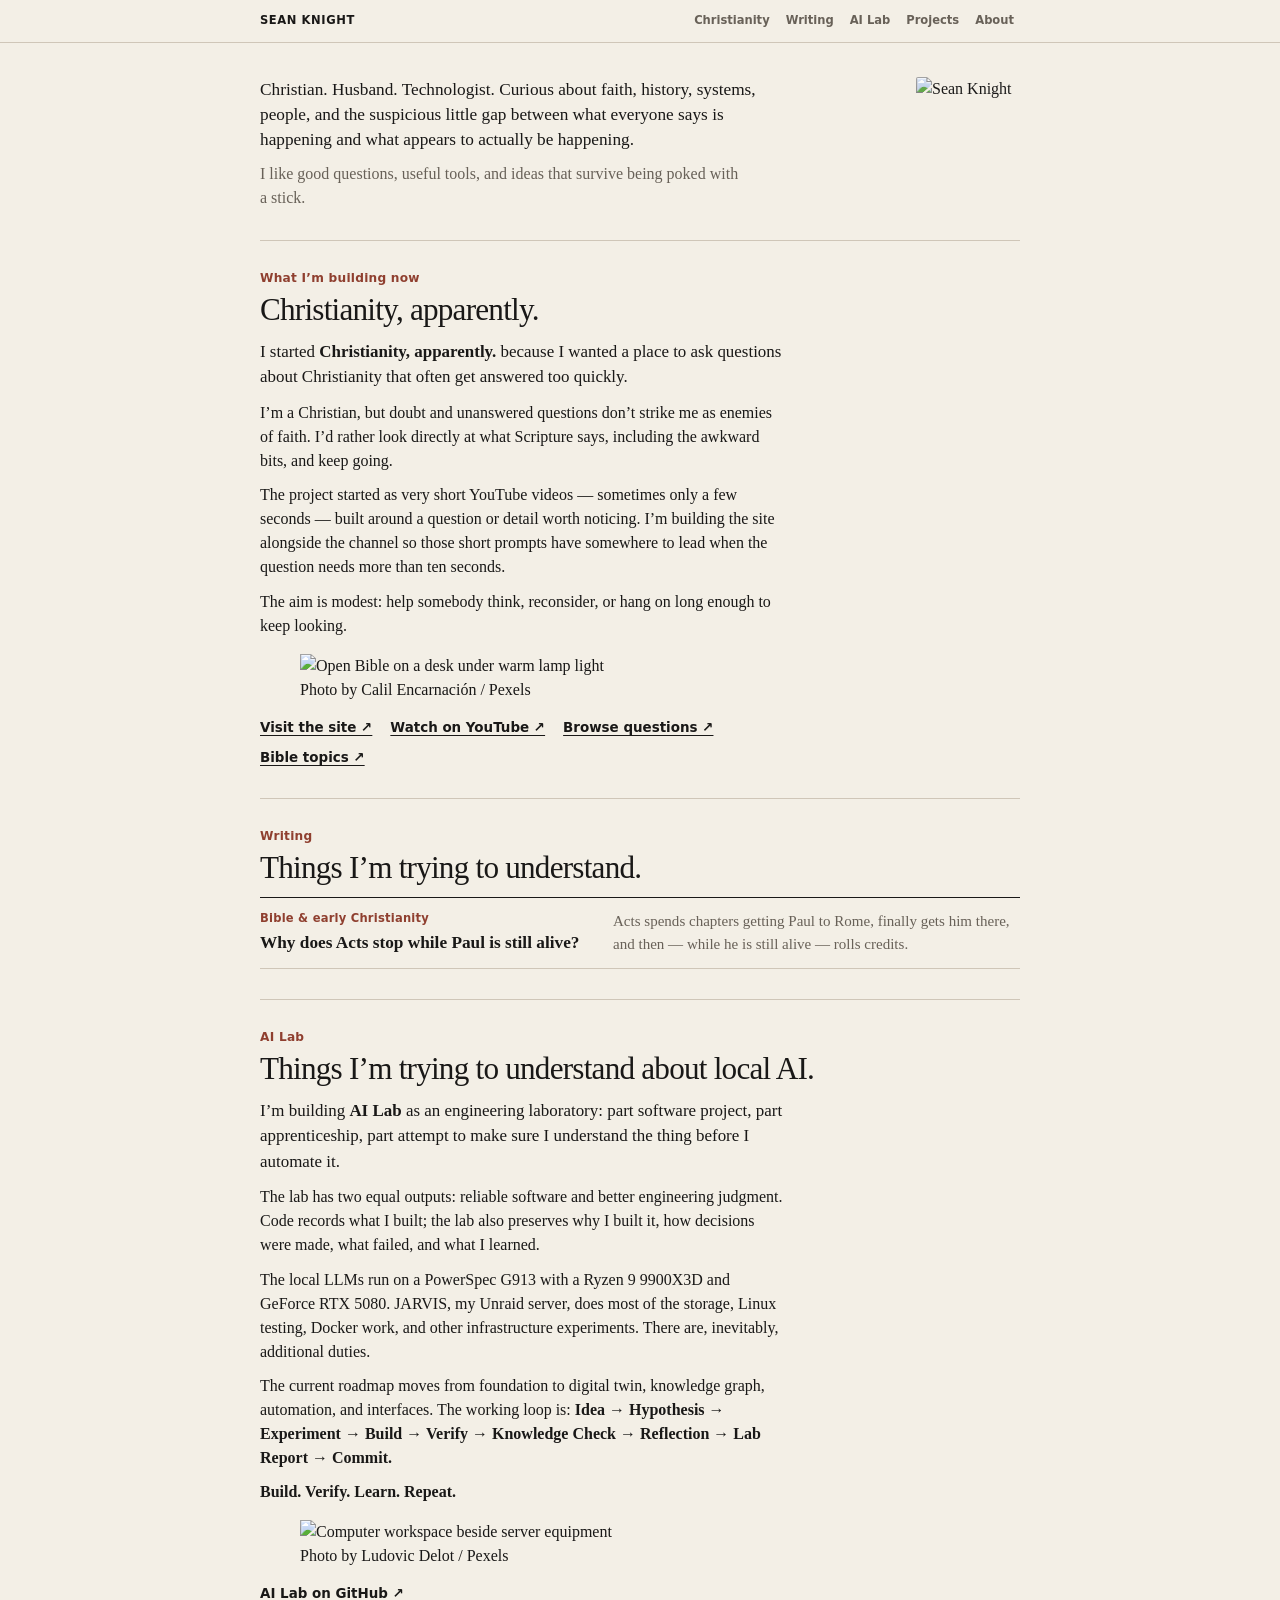
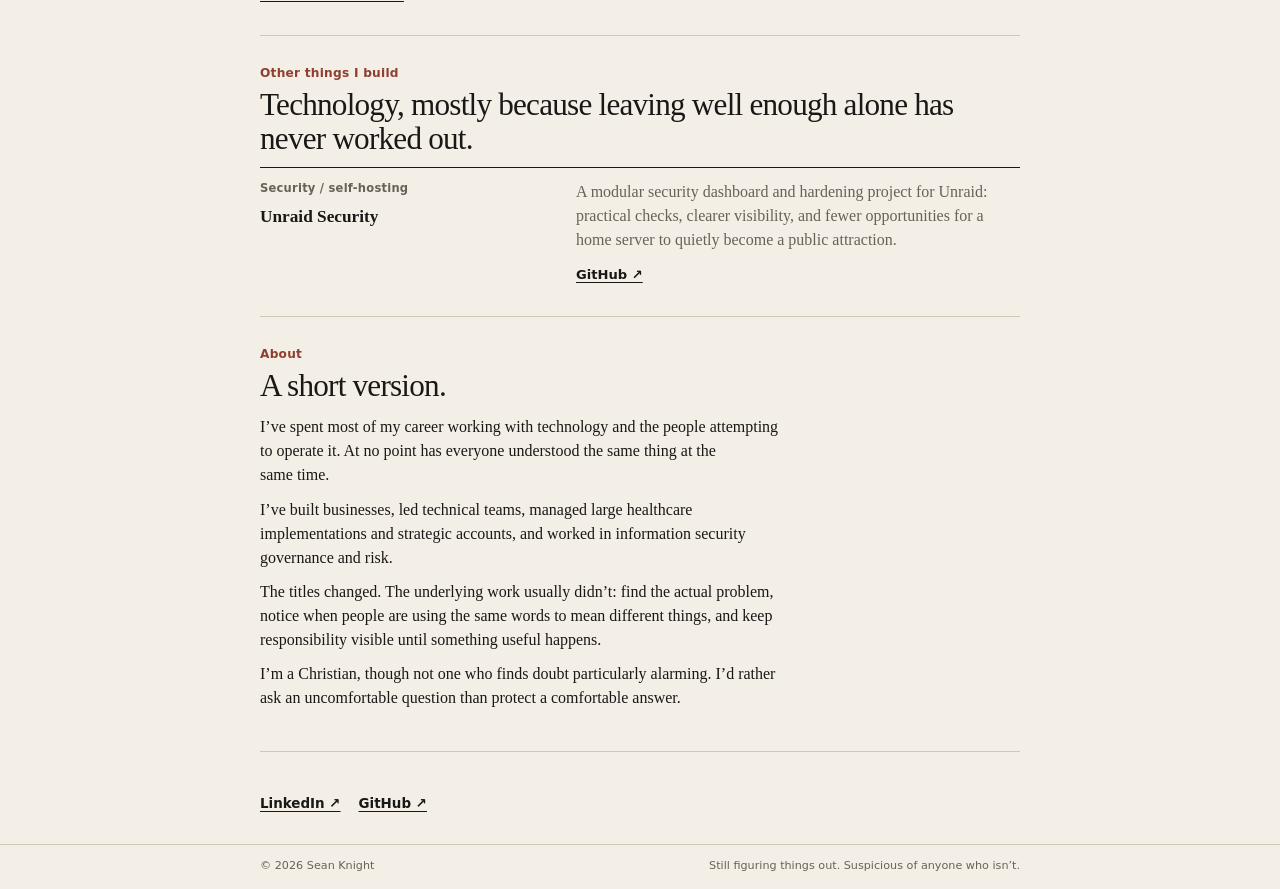
==== index.html @ e1b67b56 "Add headshot, AI Lab section, and restrained photography" ====
<!doctype html>
<html lang="en">
<head>
  <meta charset="utf-8">
  <meta name="viewport" content="width=device-width, initial-scale=1">

  <title>Sean Knight | Christianity, Technology, History &amp; Writing</title>
  <meta name="description" content="Sean Knight writes about Christianity, doubt, Scripture, technology, history, leadership, and building Christianity, apparently.">

  <meta property="og:title" content="Sean Knight | Christianity, Technology, History &amp; Writing">
  <meta property="og:description" content="Christianity, doubt, Scripture, technology, history, leadership, and building Christianity, apparently.">
  <meta property="og:type" content="profile">
  <meta property="og:url" content="https://seanknight.me/">
  <meta property="og:image" content="https://christianityapparently.com/assets/Headshot.png">
  <meta property="og:image:alt" content="Sean Knight">
  <meta name="twitter:card" content="summary_large_image">
  <meta name="twitter:title" content="Sean Knight | Christianity, Technology, History &amp; Writing">
  <meta name="twitter:description" content="Christianity, doubt, Scripture, technology, history, leadership, and building Christianity, apparently.">
  <meta name="twitter:image" content="https://christianityapparently.com/assets/Headshot.png">

  <link rel="canonical" href="https://seanknight.me/">
  <link rel="icon" href="favicon.svg" type="image/svg+xml">
  <link rel="stylesheet" href="styles.css">

  <script type="application/ld+json">
  {
    "@context": "https://schema.org",
    "@type": "ProfilePage",
    "url": "https://seanknight.me/",
    "mainEntity": {
      "@type": "Person",
      "@id": "https://seanknight.me/#sean-knight",
      "name": "Sean Knight",
      "url": "https://seanknight.me/",
      "description": "Christian, technologist, and writer exploring Christianity, doubt, Scripture, technology, history, leadership, and the questions behind Christianity, apparently.",
      "image": "https://christianityapparently.com/assets/Headshot.png",
      "sameAs": [
        "https://www.linkedin.com/in/seanericknight/",
        "https://github.com/SeanEricKnight",
        "https://www.youtube.com/@ChristianityApparently",
        "https://christianityapparently.com/"
      ]
    }
  }
  </script>
</head>

<body>
  <a class="skip-link" href="#main">Skip to content</a>

  <header class="site-header">
    <div class="shell header-inner">
      <a class="site-name" href="#top">Sean Knight</a>
      <nav aria-label="Primary navigation">
        <a href="#current">Christianity</a>
        <a href="#writing">Writing</a>
        <a href="#ai-lab">AI Lab</a>
        <a href="#projects">Projects</a>
        <a href="#about">About</a>
      </nav>
    </div>
  </header>

  <main id="main">
    <section class="intro shell" id="top">
      <div class="intro-copy">
        <p class="lede">
          Christian. Husband. Technologist. Curious about faith, history, systems,
          people, and the suspicious little gap between what everyone says is
          happening and what appears to actually be happening.
        </p>
        <p class="quiet">
          I like good questions, useful tools, and ideas that survive being poked with a stick.
        </p>
      </div>
      <img class="headshot" src="https://christianityapparently.com/assets/Headshot.png" alt="Sean Knight" width="104" height="104" decoding="async">
    </section>

    <section class="section shell" id="current">
      <p class="section-label">What I’m building now</p>
      <h2>Christianity, apparently.</h2>

      <div class="prose">
        <p class="lead">
          I started <strong>Christianity, apparently.</strong> because I wanted
          a place to ask questions about Christianity that often get answered
          too quickly.
        </p>

        <p>
          I’m a Christian, but doubt and unanswered questions don’t strike me as
          enemies of faith. I’d rather look directly at what Scripture says,
          including the awkward bits, and keep going.
        </p>

        <p>
          The project started as very short YouTube videos — sometimes only a
          few seconds — built around a question or detail worth noticing. I’m
          building the site alongside the channel so those short prompts have
          somewhere to lead when the question needs more than ten seconds.
        </p>

        <p>
          The aim is modest: help somebody think, reconsider, or hang on long
          enough to keep looking.
        </p>

        <figure class="section-photo">
          <img src="https://images.pexels.com/photos/34923397/pexels-photo-34923397/free-photo-of-open-bible-on-desk-illuminated-by-lamp-light.jpeg?auto=compress&amp;dpr=1&amp;h=750&amp;w=1260" alt="Open Bible on a desk under warm lamp light" loading="lazy" decoding="async">
          <figcaption>Photo by Calil Encarnación / Pexels</figcaption>
        </figure>

        <div class="link-row">
          <a href="https://christianityapparently.com/" target="_blank" rel="noreferrer">Visit the site ↗</a>
          <a href="https://www.youtube.com/@ChristianityApparently" target="_blank" rel="noreferrer">Watch on YouTube ↗</a>
          <a href="https://christianityapparently.com/questions.html" target="_blank" rel="noreferrer">Browse questions ↗</a>
          <a href="https://christianityapparently.com/bible.html" target="_blank" rel="noreferrer">Bible topics ↗</a>
        </div>
      </div>
    </section>

    <section class="section shell" id="writing">
      <p class="section-label">Writing</p>
      <h2>Things I’m trying to understand.</h2>

      <div class="entries">
        <a class="entry" href="thoughts/paul/">
          <div>
            <p class="meta">Bible &amp; early Christianity</p>
            <h3>Why does Acts stop while Paul is still alive?</h3>
          </div>
          <p>
            Acts spends chapters getting Paul to Rome, finally gets him there,
            and then — while he is still alive — rolls credits.
          </p>
        </a>

      </div>
    </section>


    <section class="section shell" id="ai-lab">
      <p class="section-label">AI Lab</p>
      <h2>Things I’m trying to understand about local AI.</h2>

      <div class="prose">
        <p class="lead">
          I’m building <strong>AI Lab</strong> as an engineering laboratory:
          part software project, part apprenticeship, part attempt to make sure
          I understand the thing before I automate it.
        </p>

        <p>
          The lab has two equal outputs: reliable software and better engineering
          judgment. Code records what I built; the lab also preserves why I built
          it, how decisions were made, what failed, and what I learned.
        </p>

        <p>
          The local LLMs run on a PowerSpec G913 with a Ryzen 9 9900X3D and
          GeForce RTX 5080. JARVIS, my Unraid server, does most of the storage,
          Linux testing, Docker work, and other infrastructure experiments.
          There are, inevitably, additional duties.
        </p>

        <p>
          The current roadmap moves from foundation to digital twin, knowledge
          graph, automation, and interfaces. The working loop is:
          <strong>Idea → Hypothesis → Experiment → Build → Verify → Knowledge Check → Reflection → Lab Report → Commit.</strong>
        </p>

        <p><strong>Build. Verify. Learn. Repeat.</strong></p>

        <figure class="section-photo">
          <img src="https://images.pexels.com/photos/18471532/pexels-photo-18471532/free-photo-of-a-computer-room-with-a-monitor-and-computer.jpeg?auto=compress&amp;dpr=1&amp;h=750&amp;w=1260" alt="Computer workspace beside server equipment" loading="lazy" decoding="async">
          <figcaption>Photo by Ludovic Delot / Pexels</figcaption>
        </figure>

        <div class="link-row">
          <a href="https://github.com/SeanEricKnight/ai-lab" target="_blank" rel="noreferrer">AI Lab on GitHub ↗</a>
        </div>
      </div>
    </section>

    <section class="section shell" id="projects">
      <p class="section-label">Other things I build</p>
      <h2>Technology, mostly because leaving well enough alone has never worked out.</h2>

      <div class="project">
        <div>
          <p class="meta">Security / self-hosting</p>
          <h3>Unraid Security</h3>
        </div>
        <div>
          <p>
            A modular security dashboard and hardening project for Unraid:
            practical checks, clearer visibility, and fewer opportunities for
            a home server to quietly become a public attraction.
          </p>
          <a href="https://github.com/SeanEricKnight/unraid-security" target="_blank" rel="noreferrer">GitHub ↗</a>
        </div>
      </div>
    </section>

    <section class="section shell" id="about">
      <p class="section-label">About</p>
      <h2>A short version.</h2>

      <div class="prose">
        <p>
          I’ve spent most of my career working with technology and the people
          attempting to operate it. At no point has everyone understood the same
          thing at the same time.
        </p>

        <p>
          I’ve built businesses, led technical teams, managed large healthcare
          implementations and strategic accounts, and worked in information
          security governance and risk.
        </p>

        <p>
          The titles changed. The underlying work usually didn’t: find the
          actual problem, notice when people are using the same words to mean
          different things, and keep responsibility visible until something
          useful happens.
        </p>

        <p>
          I’m a Christian, though not one who finds doubt particularly
          alarming. I’d rather ask an uncomfortable question than protect a
          comfortable answer.
        </p>

      </div>
    </section>

    <section class="closing shell">
      <div class="link-row">
        <a href="https://www.linkedin.com/in/seanericknight/" target="_blank" rel="noreferrer">LinkedIn ↗</a>
        <a href="https://github.com/SeanEricKnight" target="_blank" rel="noreferrer">GitHub ↗</a>
      </div>
    </section>
  </main>

  <footer class="site-footer">
    <div class="shell footer-inner">
      <span>© <span id="year">2026</span> Sean Knight</span>
      <span>Still figuring things out. Suspicious of anyone who isn’t.</span>
    </div>
  </footer>

  <script>
    document.getElementById("year").textContent = new Date().getFullYear();
  </script>
</body>
</html>
---- styles.css ----
:root {
  --paper: #f3efe6;
  --ink: #191817;
  --muted: #686158;
  --line: #cfc6b8;
  --accent: #8f3f2f;
  --shell: 760px;
}

* { box-sizing: border-box; }

html { scroll-behavior: smooth; }

body {
  margin: 0;
  background: var(--paper);
  color: var(--ink);
  font-family: Georgia, "Times New Roman", serif;
  font-size: 1rem;
  line-height: 1.5;
  text-rendering: optimizeLegibility;
  -webkit-text-size-adjust: 100%;
}

a {
  color: inherit;
  text-decoration-thickness: 1px;
  text-underline-offset: .2em;
}

a:hover { color: var(--accent); }

a:focus-visible {
  outline: 2px solid var(--accent);
  outline-offset: 3px;
  border-radius: 2px;
}

.shell {
  width: min(calc(100% - 32px), var(--shell));
  margin-inline: auto;
}

.skip-link {
  position: absolute;
  left: 16px;
  top: -100px;
  padding: 8px 10px;
  background: var(--ink);
  color: var(--paper);
  z-index: 100;
}

.skip-link:focus { top: 12px; }

.site-header {
  border-bottom: 1px solid var(--line);
}

.header-inner {
  min-height: 42px;
  display: flex;
  align-items: center;
  justify-content: space-between;
  gap: 18px;
}

.site-name,
.site-header nav,
.eyebrow,
.section-label,
.meta,
.link-row,
.likes,
.footer-inner,
.article-meta,
.article-kicker,
.article-back,
.sources {
  font-family: ui-sans-serif, system-ui, -apple-system, BlinkMacSystemFont, "Segoe UI", sans-serif;
}

.site-name {
  font-size: .72rem;
  font-weight: 800;
  letter-spacing: .05em;
  text-decoration: none;
  text-transform: uppercase;
}

.site-header nav {
  display: flex;
  flex-wrap: wrap;
  gap: 4px;
}

.site-header nav a {
  display: inline-flex;
  align-items: center;
  min-height: 28px;
  padding: 4px 6px;
  color: var(--muted);
  font-size: .72rem;
  font-weight: 700;
  text-decoration: none;
}

.site-header nav a:hover { color: var(--ink); }

.intro {
  display: grid;
  grid-template-columns: minmax(0, 1fr) 104px;
  gap: 20px;
  align-items: start;
  padding-block: 34px 30px;
}

.headshot {
  width: 104px;
  aspect-ratio: 1;
  object-fit: cover;
  border-radius: 2px;
  filter: saturate(.82) contrast(.98);
}

.eyebrow,
.section-label,
.article-kicker {
  margin: 0 0 6px;
  color: var(--accent);
  font-size: .76rem;
  font-weight: 750;
  letter-spacing: .02em;
}

h2, h3, p, blockquote { text-wrap: pretty; }

.lede {
  max-width: 62ch;
  margin: 0;
  font-size: 1.08rem;
  line-height: 1.45;
}

.quiet {
  max-width: 62ch;
  margin: 10px 0 0;
  color: var(--muted);
}

.section {
  padding-block: 28px 30px;
  border-top: 1px solid var(--line);
}

h2 {
  margin: 0 0 12px;
  font-size: clamp(1.45rem, 4vw, 1.95rem);
  font-weight: 500;
  line-height: 1.08;
  letter-spacing: -.025em;
}

h3 {
  margin: 0;
  font-size: 1.08rem;
  font-weight: 600;
  line-height: 1.2;
}

.prose {
  max-width: 66ch;
}

.prose p {
  margin: 0 0 .65em;
}

.prose .lead {
  font-size: 1.06rem;
}

.link-row {
  display: flex;
  flex-wrap: wrap;
  gap: 10px 18px;
  margin-top: 12px;
  font-size: .84rem;
  font-weight: 750;
}

.entries {
  border-top: 1px solid var(--ink);
}

.entry {
  display: grid;
  grid-template-columns: minmax(0, .9fr) minmax(0, 1.1fr);
  gap: 20px;
  padding: 12px 0 13px;
  border-bottom: 1px solid var(--line);
  text-decoration: none;
}

.entry:hover h3 { color: var(--accent); }

.entry > p {
  margin: 0;
  color: var(--muted);
  font-size: .94rem;
}

.meta {
  margin: 0 0 6px;
  color: var(--accent);
  font-size: .72rem;
  font-weight: 750;
  letter-spacing: .02em;
}

.muted-entry {
  color: #413d38;
}

.project {
  display: grid;
  grid-template-columns: minmax(0,.8fr) minmax(0,1.2fr);
  gap: 20px;
  padding-top: 12px;
  border-top: 1px solid var(--ink);
}

.project p {
  margin: 0 0 10px;
  color: var(--muted);
}

.project a {
  font-family: ui-sans-serif, system-ui, sans-serif;
  font-size: .82rem;
  font-weight: 750;
}

.likes {
  margin: 18px 0 0;
  border-top: 1px solid var(--line);
}

.likes > div {
  display: grid;
  grid-template-columns: 145px 1fr;
  gap: 18px;
  padding: 10px 0;
  border-bottom: 1px solid var(--line);
}

.likes dt {
  font-size: .74rem;
  font-weight: 750;
  letter-spacing: .02em;
}

.likes dd {
  margin: 0;
  color: var(--muted);
  font-size: .88rem;
}

.closing {
  padding-block: 30px;
  border-top: 1px solid var(--line);
}

.closing > p {
  max-width: 700px;
  margin: 0;
  font-size: clamp(1.45rem, 3.8vw, 1.95rem);
  line-height: 1.12;
  letter-spacing: -.025em;
}

.site-footer {
  border-top: 1px solid var(--line);
}

.footer-inner {
  min-height: 44px;
  display: flex;
  align-items: center;
  justify-content: space-between;
  gap: 18px;
  color: var(--muted);
  font-size: .7rem;
}

/* Article pages */
.article-page { background: var(--paper); }

.article-header {
  padding-block: 36px 58px;
  border-bottom: 1px solid var(--line);
}

.article-back {
  display: inline-block;
  margin-bottom: 50px;
  color: var(--muted);
  font-size: .78rem;
  font-weight: 750;
  text-decoration: none;
}

.article-title {
  max-width: 760px;
  margin: 0;
  font-size: clamp(2.8rem, 9vw, 5.5rem);
  font-weight: 500;
  line-height: .96;
  letter-spacing: -.05em;
}

.article-deck {
  max-width: 700px;
  margin: 24px 0 0;
  color: var(--muted);
  font-size: 1.18rem;
}

.article-meta {
  margin-top: 24px;
  color: var(--muted);
  font-size: .7rem;
  font-weight: 750;
  letter-spacing: .08em;
  text-transform: uppercase;
}

.article-shell {
  width: min(calc(100% - 36px), 700px);
  margin-inline: auto;
}

.article-body { padding-block: 54px 76px; }

.article-body p,
.article-body li {
  font-size: 1.02rem;
}

.article-body p { margin: 0 0 1.1em; }

.article-body h2 {
  margin: 1.8em 0 .55em;
  font-size: 2rem;
}

.article-body h3 {
  margin: 1.7em 0 .5em;
  font-size: 1.4rem;
}

.article-body blockquote {
  margin: 1.8em 0;
  padding-left: 18px;
  border-left: 2px solid var(--accent);
  color: #403a34;
  font-size: 1.18rem;
}

.article-body .aside {
  margin: 1.8em 0;
  padding: 18px 20px;
  border: 1px solid var(--line);
}

.article-body .aside p:last-child { margin-bottom: 0; }

.article-body ul { padding-left: 1.15em; }

.article-body li { margin-bottom: .5em; }

.sources {
  margin-top: 46px;
  padding-top: 22px;
  border-top: 1px solid var(--line);
  color: var(--muted);
  font-size: .8rem;
}

.sources h2 {
  margin: 0 0 12px;
  font-size: 1rem;
  letter-spacing: 0;
}

.sources li { font-size: .8rem; }

.article-footer-nav {
  padding-block: 26px;
  border-top: 1px solid var(--line);
}

.article-footer-nav a {
  font-family: ui-sans-serif, system-ui, sans-serif;
  font-size: .82rem;
  font-weight: 750;
}

@media (max-width: 620px) {

  .header-inner {
    align-items: flex-start;
    flex-direction: column;
    padding-block: 12px;
  }

  .intro {
    grid-template-columns: 1fr 76px;
    gap: 12px;
    padding-block: 28px 26px;
  }

  .headshot {
    width: 76px;
  }

  .section { padding-block: 24px 26px; }

  .entry,
  .project {
    grid-template-columns: 1fr;
    gap: 10px;
  }

  .likes > div {
    grid-template-columns: 1fr;
    gap: 4px;
  }

  .footer-inner {
    align-items: flex-start;
    flex-direction: column;
    justify-content: center;
    padding-block: 14px;
  }
}

@media (prefers-reduced-motion: reduce) {
  html { scroll-behavior: auto; }
}
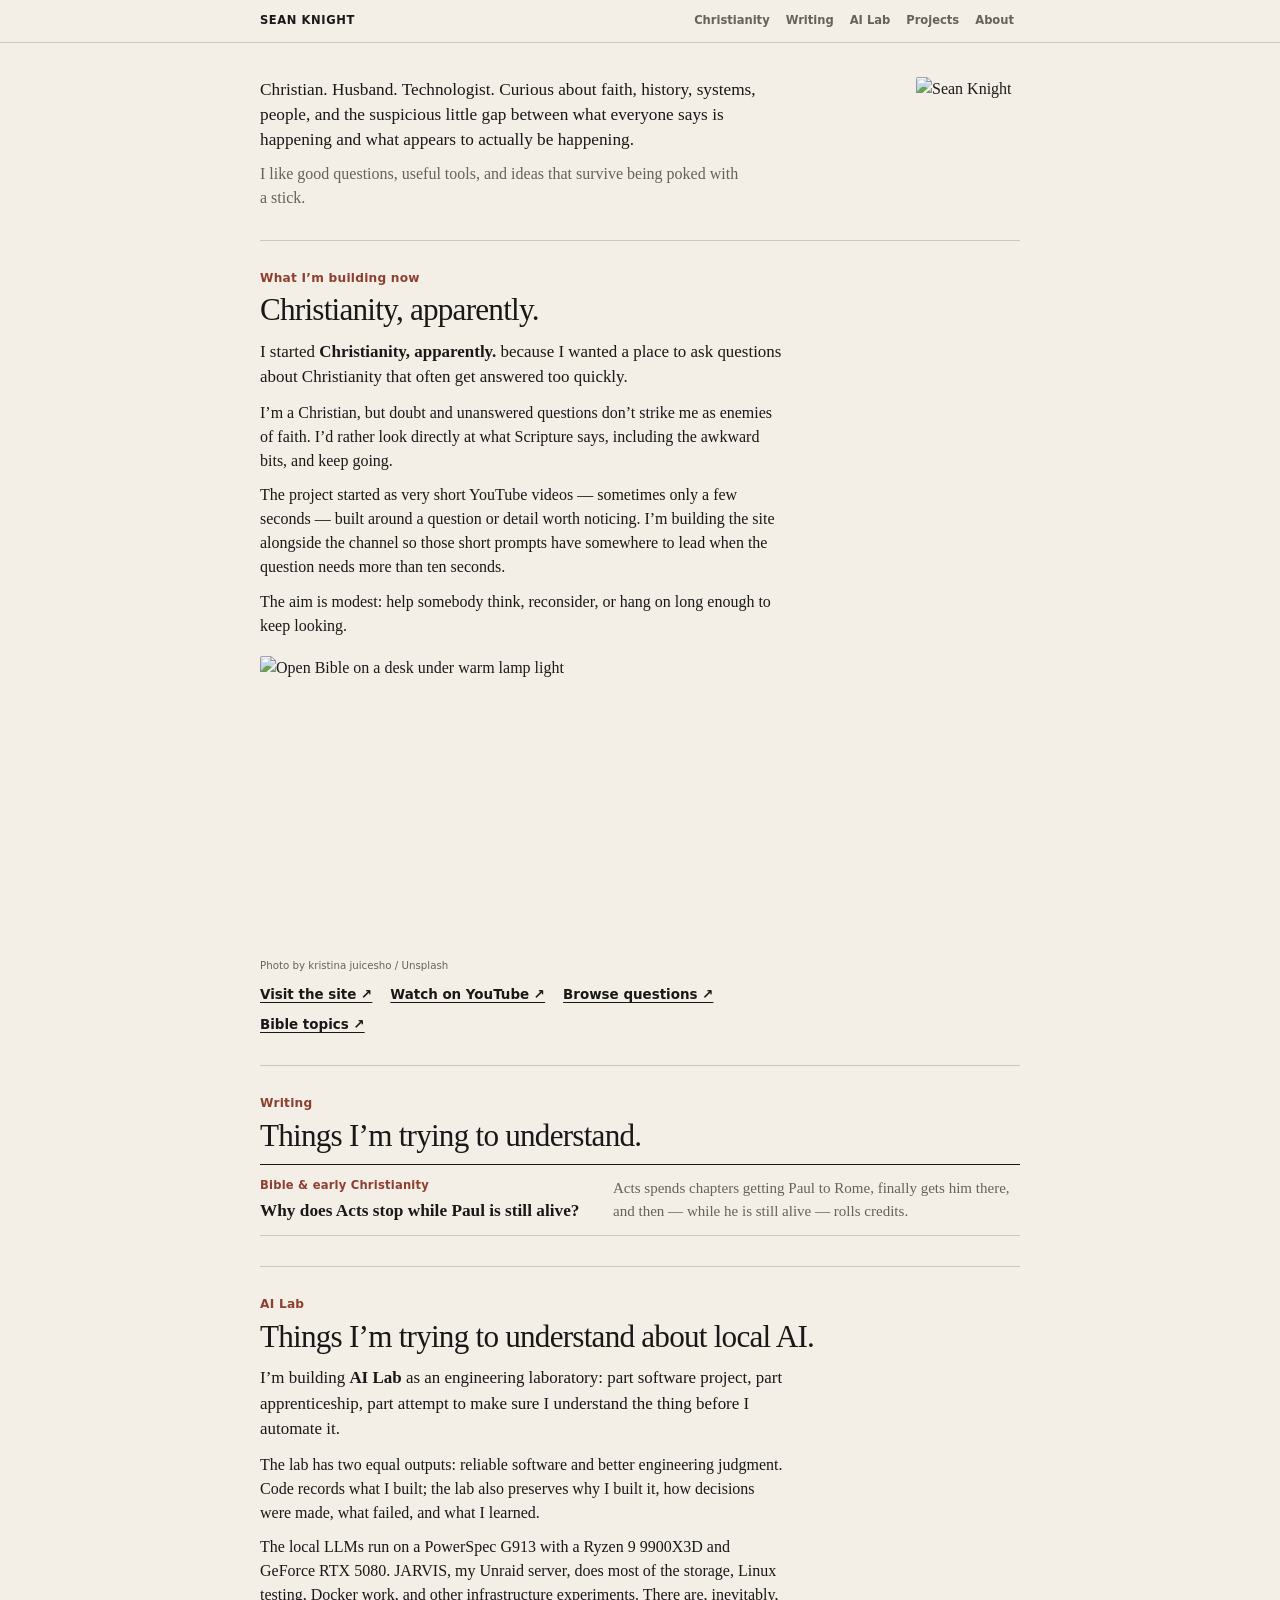
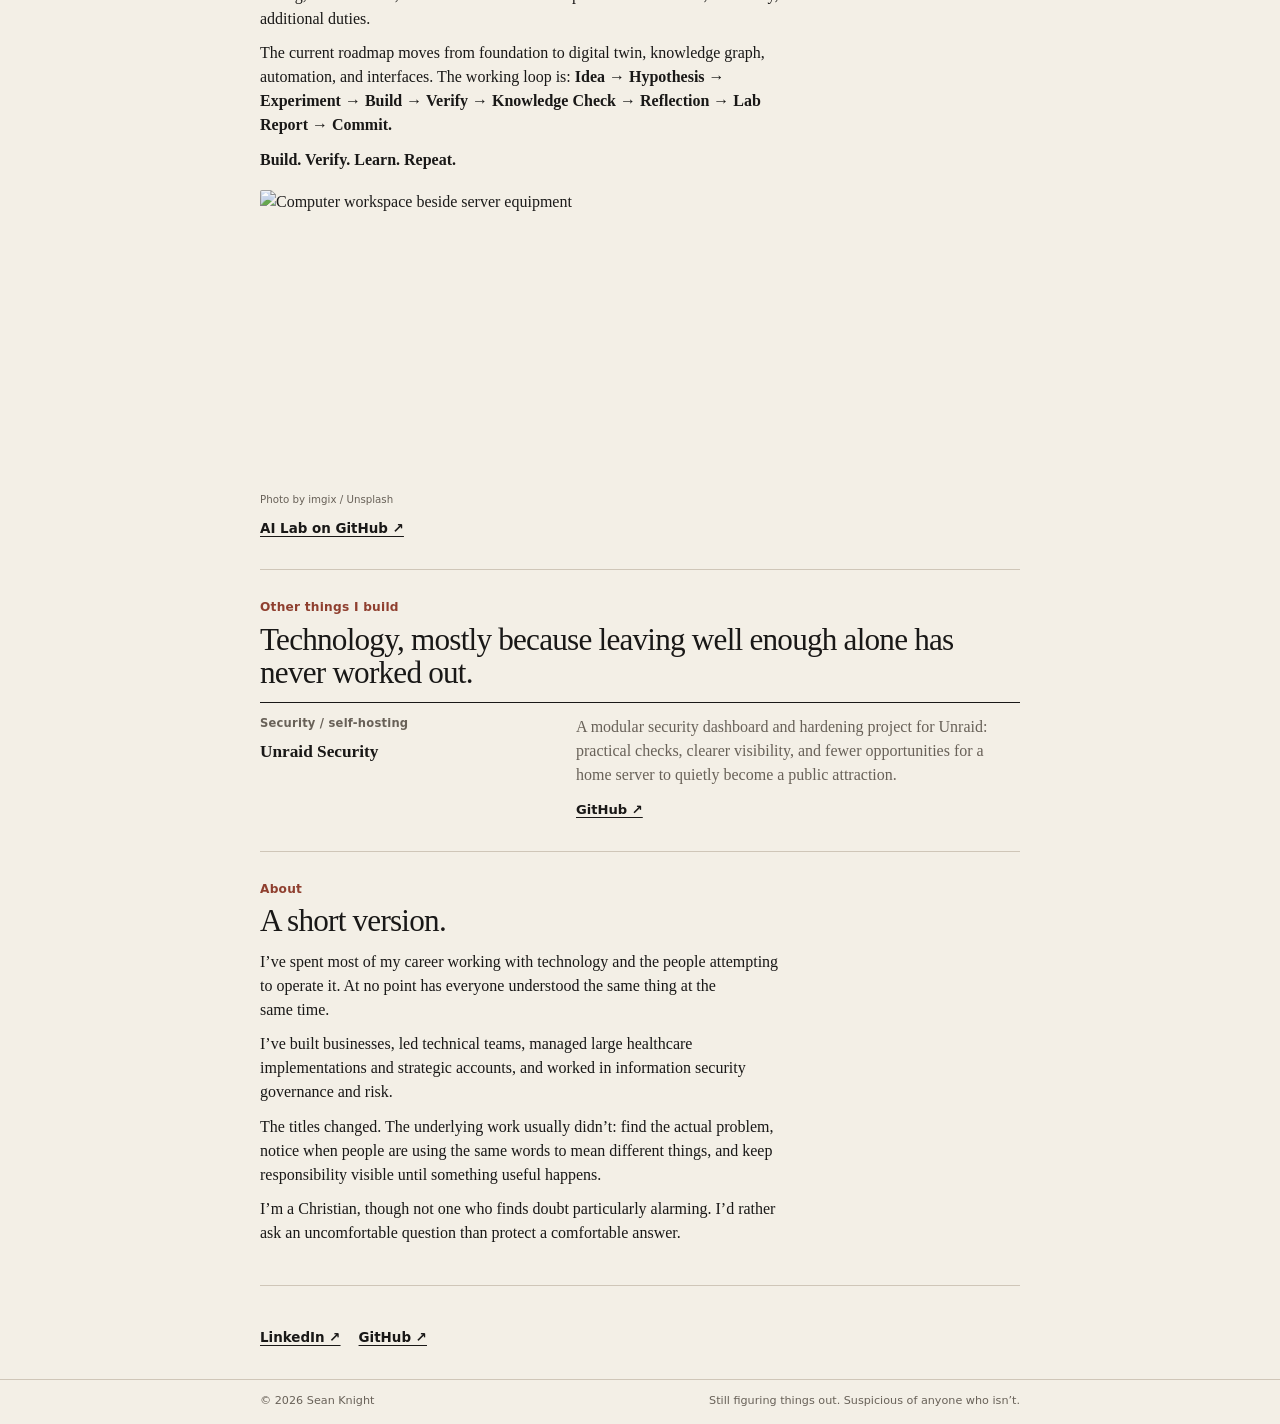
==== commit 61162a01: "Fix broken homepage image sources" ====
--- a/index.html
+++ b/index.html
@@ -106,8 +106,8 @@
         </p>
 
         <figure class="section-photo">
-          <img src="https://images.pexels.com/photos/34923397/pexels-photo-34923397/free-photo-of-open-bible-on-desk-illuminated-by-lamp-light.jpeg?auto=compress&amp;dpr=1&amp;h=750&amp;w=1260" alt="Open Bible on a desk under warm lamp light" loading="lazy" decoding="async">
-          <figcaption>Photo by Calil Encarnación / Pexels</figcaption>
+          <img src="https://images.unsplash.com/photo-1746385129996-ac3fc19cc2ed?auto=format&amp;fit=crop&amp;fm=jpg&amp;q=78&amp;w=1400" alt="Open Bible on a desk under warm lamp light" loading="lazy" decoding="async">
+          <figcaption>Photo by kristina juicesho / Unsplash</figcaption>
         </figure>
 
         <div class="link-row">
@@ -172,8 +172,8 @@
         <p><strong>Build. Verify. Learn. Repeat.</strong></p>
 
         <figure class="section-photo">
-          <img src="https://images.pexels.com/photos/18471532/pexels-photo-18471532/free-photo-of-a-computer-room-with-a-monitor-and-computer.jpeg?auto=compress&amp;dpr=1&amp;h=750&amp;w=1260" alt="Computer workspace beside server equipment" loading="lazy" decoding="async">
-          <figcaption>Photo by Ludovic Delot / Pexels</figcaption>
+          <img src="https://images.unsplash.com/photo-1506399558188-acca6f8cbf41?auto=format&amp;fit=crop&amp;fm=jpg&amp;q=78&amp;w=1400" alt="Computer workspace beside server equipment" loading="lazy" decoding="async">
+          <figcaption>Photo by imgix / Unsplash</figcaption>
         </figure>
 
         <div class="link-row">
--- a/styles.css
+++ b/styles.css
@@ -123,6 +123,26 @@
   filter: saturate(.82) contrast(.98);
 }
 
+.section-photo {
+  margin: 18px 0 0;
+}
+
+.section-photo img {
+  display: block;
+  width: 100%;
+  aspect-ratio: 16 / 9;
+  object-fit: cover;
+  border-radius: 2px;
+  filter: saturate(.78) contrast(.97);
+}
+
+.section-photo figcaption {
+  margin-top: 5px;
+  color: var(--muted);
+  font-family: ui-sans-serif, system-ui, -apple-system, BlinkMacSystemFont, "Segoe UI", sans-serif;
+  font-size: .64rem;
+}
+
 .eyebrow,
 .section-label,
 .article-kicker {
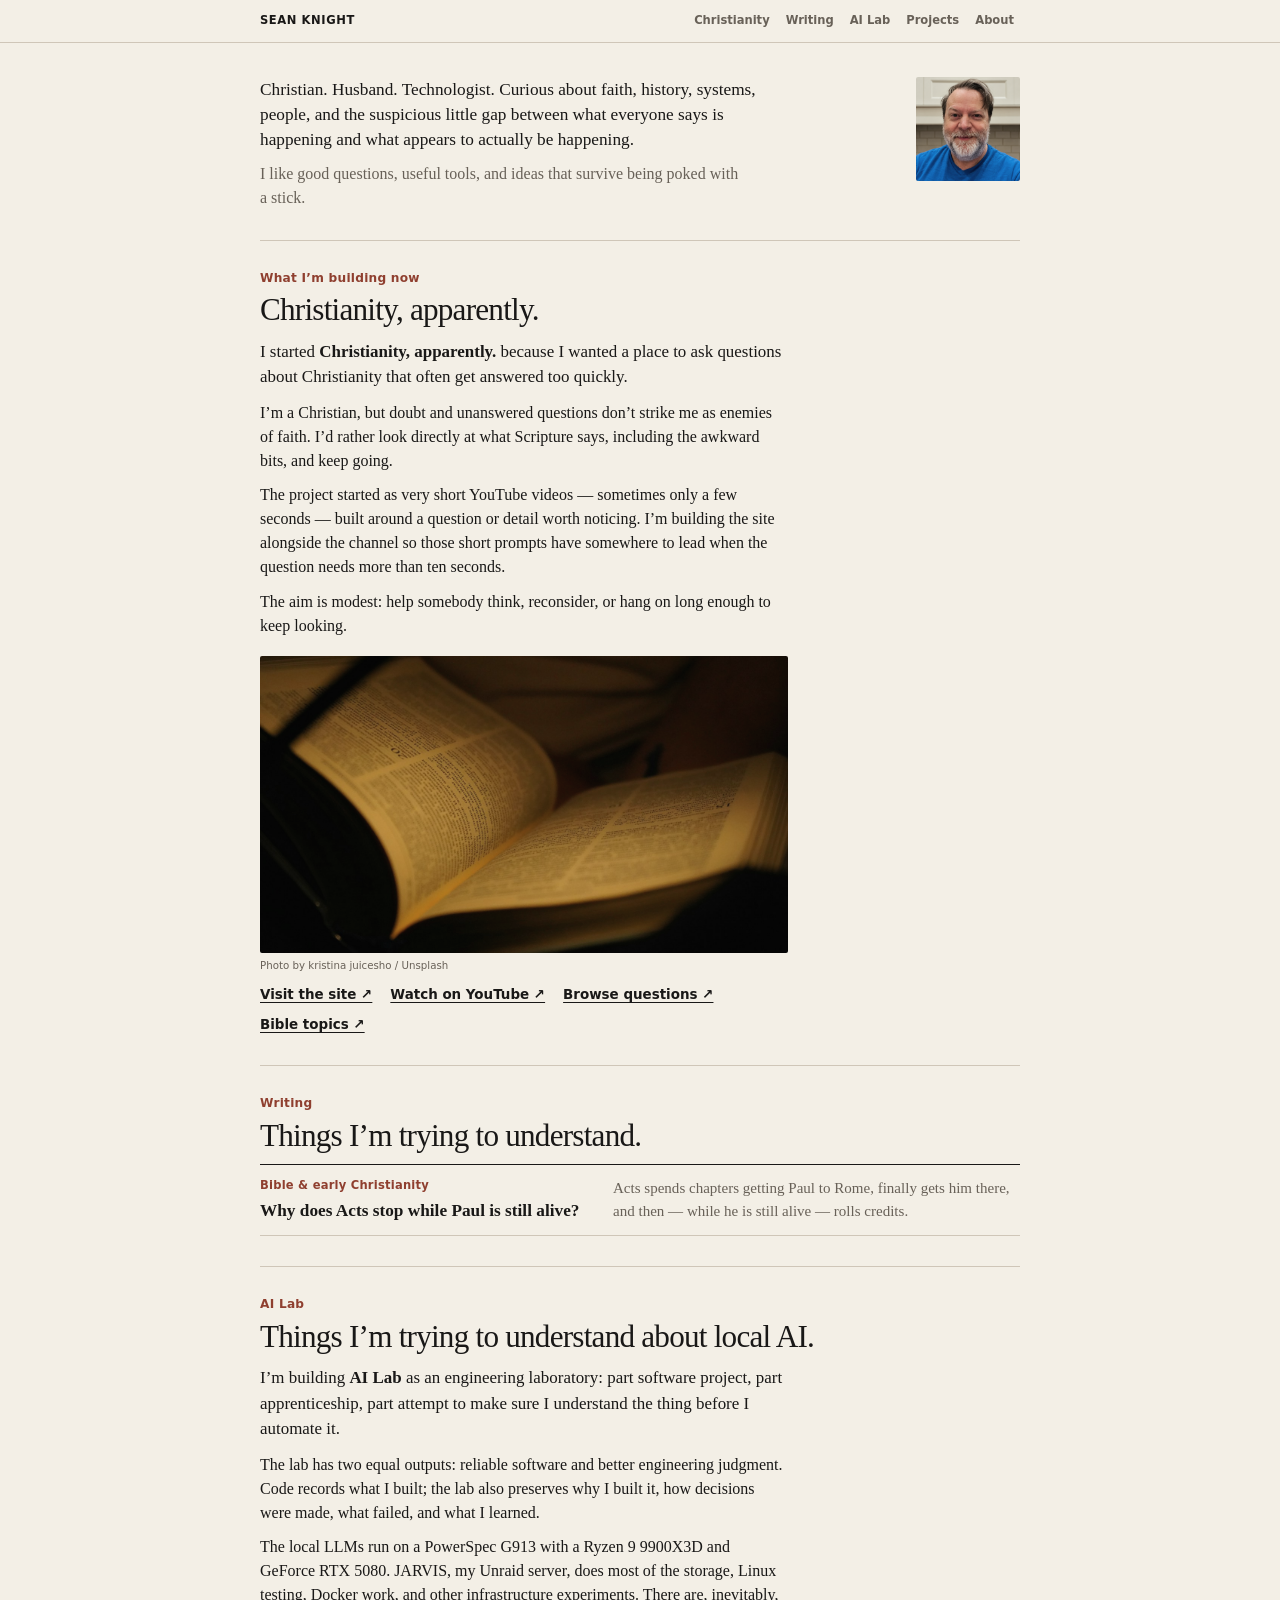
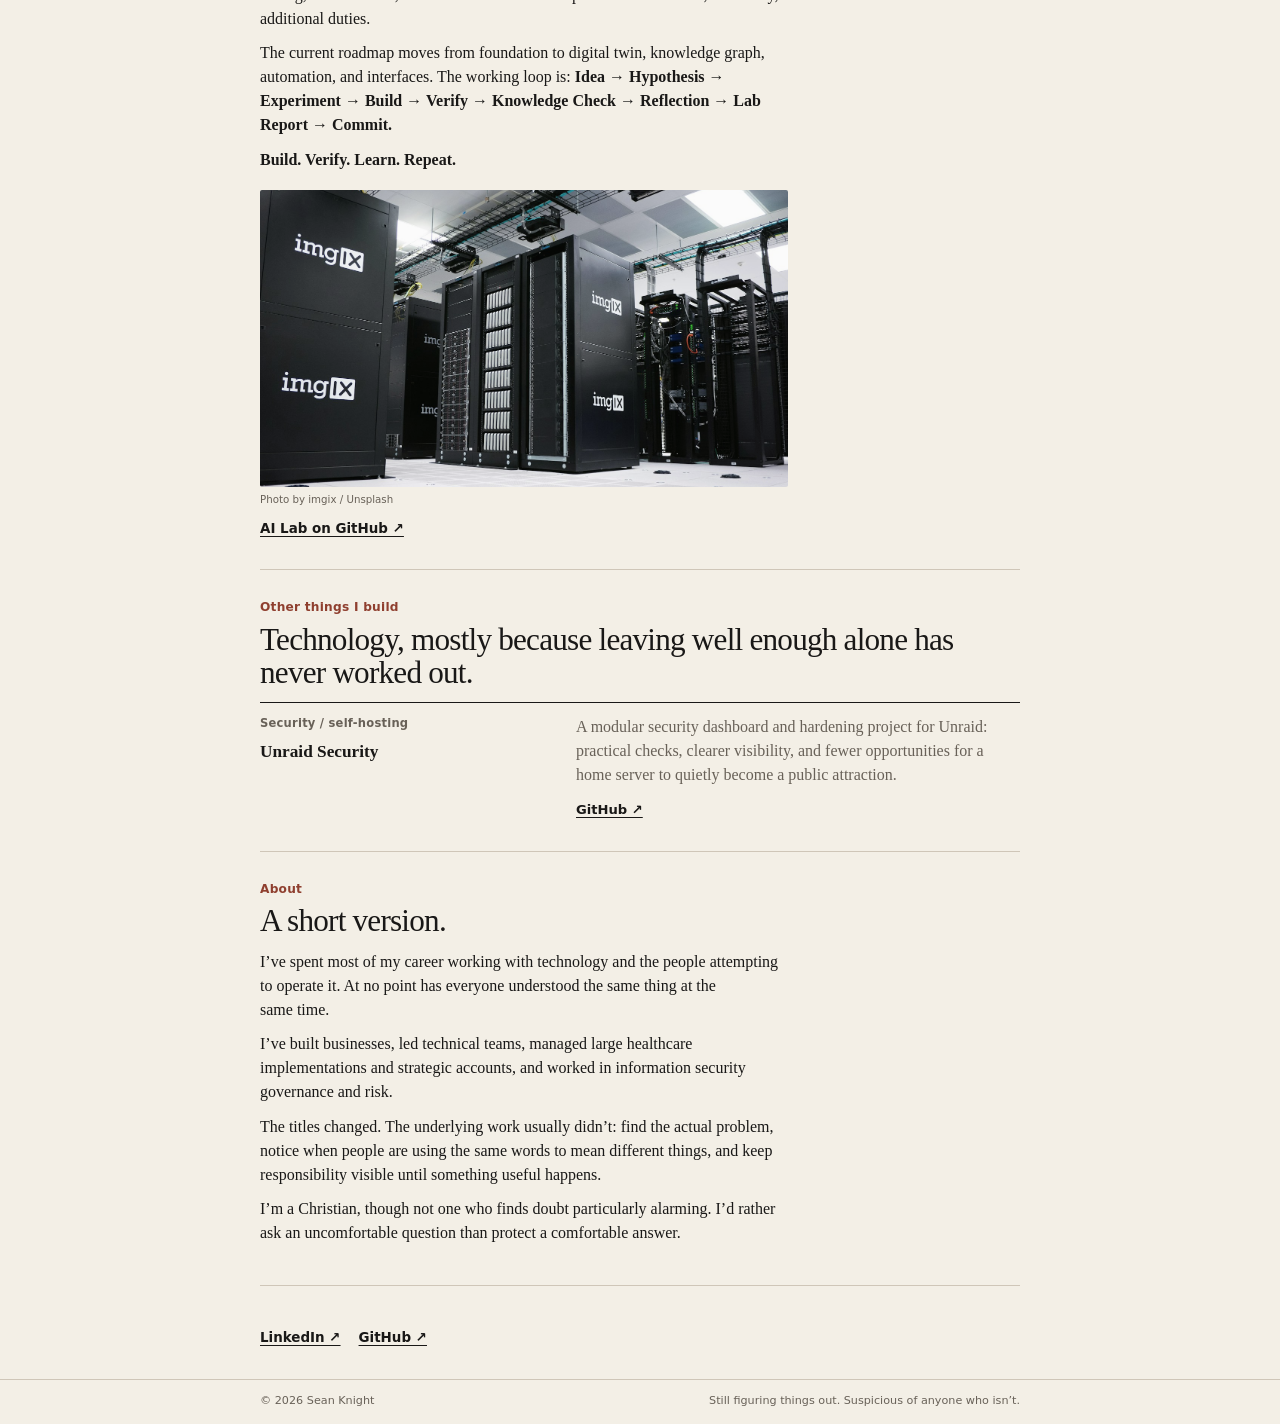
==== commit e3a66ff4: "Store homepage images locally [localize-images]" ====
--- a/index.html
+++ b/index.html
@@ -11,12 +11,12 @@
   <meta property="og:description" content="Christianity, doubt, Scripture, technology, history, leadership, and building Christianity, apparently.">
   <meta property="og:type" content="profile">
   <meta property="og:url" content="https://seanknight.me/">
-  <meta property="og:image" content="https://christianityapparently.com/assets/Headshot.png">
+  <meta property="og:image" content="https://seanknight.me/assets/sean-knight.png">
   <meta property="og:image:alt" content="Sean Knight">
   <meta name="twitter:card" content="summary_large_image">
   <meta name="twitter:title" content="Sean Knight | Christianity, Technology, History &amp; Writing">
   <meta name="twitter:description" content="Christianity, doubt, Scripture, technology, history, leadership, and building Christianity, apparently.">
-  <meta name="twitter:image" content="https://christianityapparently.com/assets/Headshot.png">
+  <meta name="twitter:image" content="https://seanknight.me/assets/sean-knight.png">
 
   <link rel="canonical" href="https://seanknight.me/">
   <link rel="icon" href="favicon.svg" type="image/svg+xml">
@@ -33,7 +33,7 @@
       "name": "Sean Knight",
       "url": "https://seanknight.me/",
       "description": "Christian, technologist, and writer exploring Christianity, doubt, Scripture, technology, history, leadership, and the questions behind Christianity, apparently.",
-      "image": "https://christianityapparently.com/assets/Headshot.png",
+      "image": "https://seanknight.me/assets/sean-knight.png",
       "sameAs": [
         "https://www.linkedin.com/in/seanericknight/",
         "https://github.com/SeanEricKnight",
@@ -73,7 +73,7 @@
           I like good questions, useful tools, and ideas that survive being poked with a stick.
         </p>
       </div>
-      <img class="headshot" src="https://christianityapparently.com/assets/Headshot.png" alt="Sean Knight" width="104" height="104" decoding="async">
+      <img class="headshot" src="assets/sean-knight.png" alt="Sean Knight" width="104" height="104" decoding="async">
     </section>
 
     <section class="section shell" id="current">
@@ -106,7 +106,7 @@
         </p>
 
         <figure class="section-photo">
-          <img src="https://images.unsplash.com/photo-1746385129996-ac3fc19cc2ed?auto=format&amp;fit=crop&amp;fm=jpg&amp;q=78&amp;w=1400" alt="Open Bible on a desk under warm lamp light" loading="lazy" decoding="async">
+          <img src="assets/christianity.jpg" alt="Open Bible on a desk under warm lamp light" loading="lazy" decoding="async">
           <figcaption>Photo by kristina juicesho / Unsplash</figcaption>
         </figure>
 
@@ -172,7 +172,7 @@
         <p><strong>Build. Verify. Learn. Repeat.</strong></p>
 
         <figure class="section-photo">
-          <img src="https://images.unsplash.com/photo-1506399558188-acca6f8cbf41?auto=format&amp;fit=crop&amp;fm=jpg&amp;q=78&amp;w=1400" alt="Computer workspace beside server equipment" loading="lazy" decoding="async">
+          <img src="assets/ai-lab.jpg" alt="Computer workspace beside server equipment" loading="lazy" decoding="async">
           <figcaption>Photo by imgix / Unsplash</figcaption>
         </figure>
 
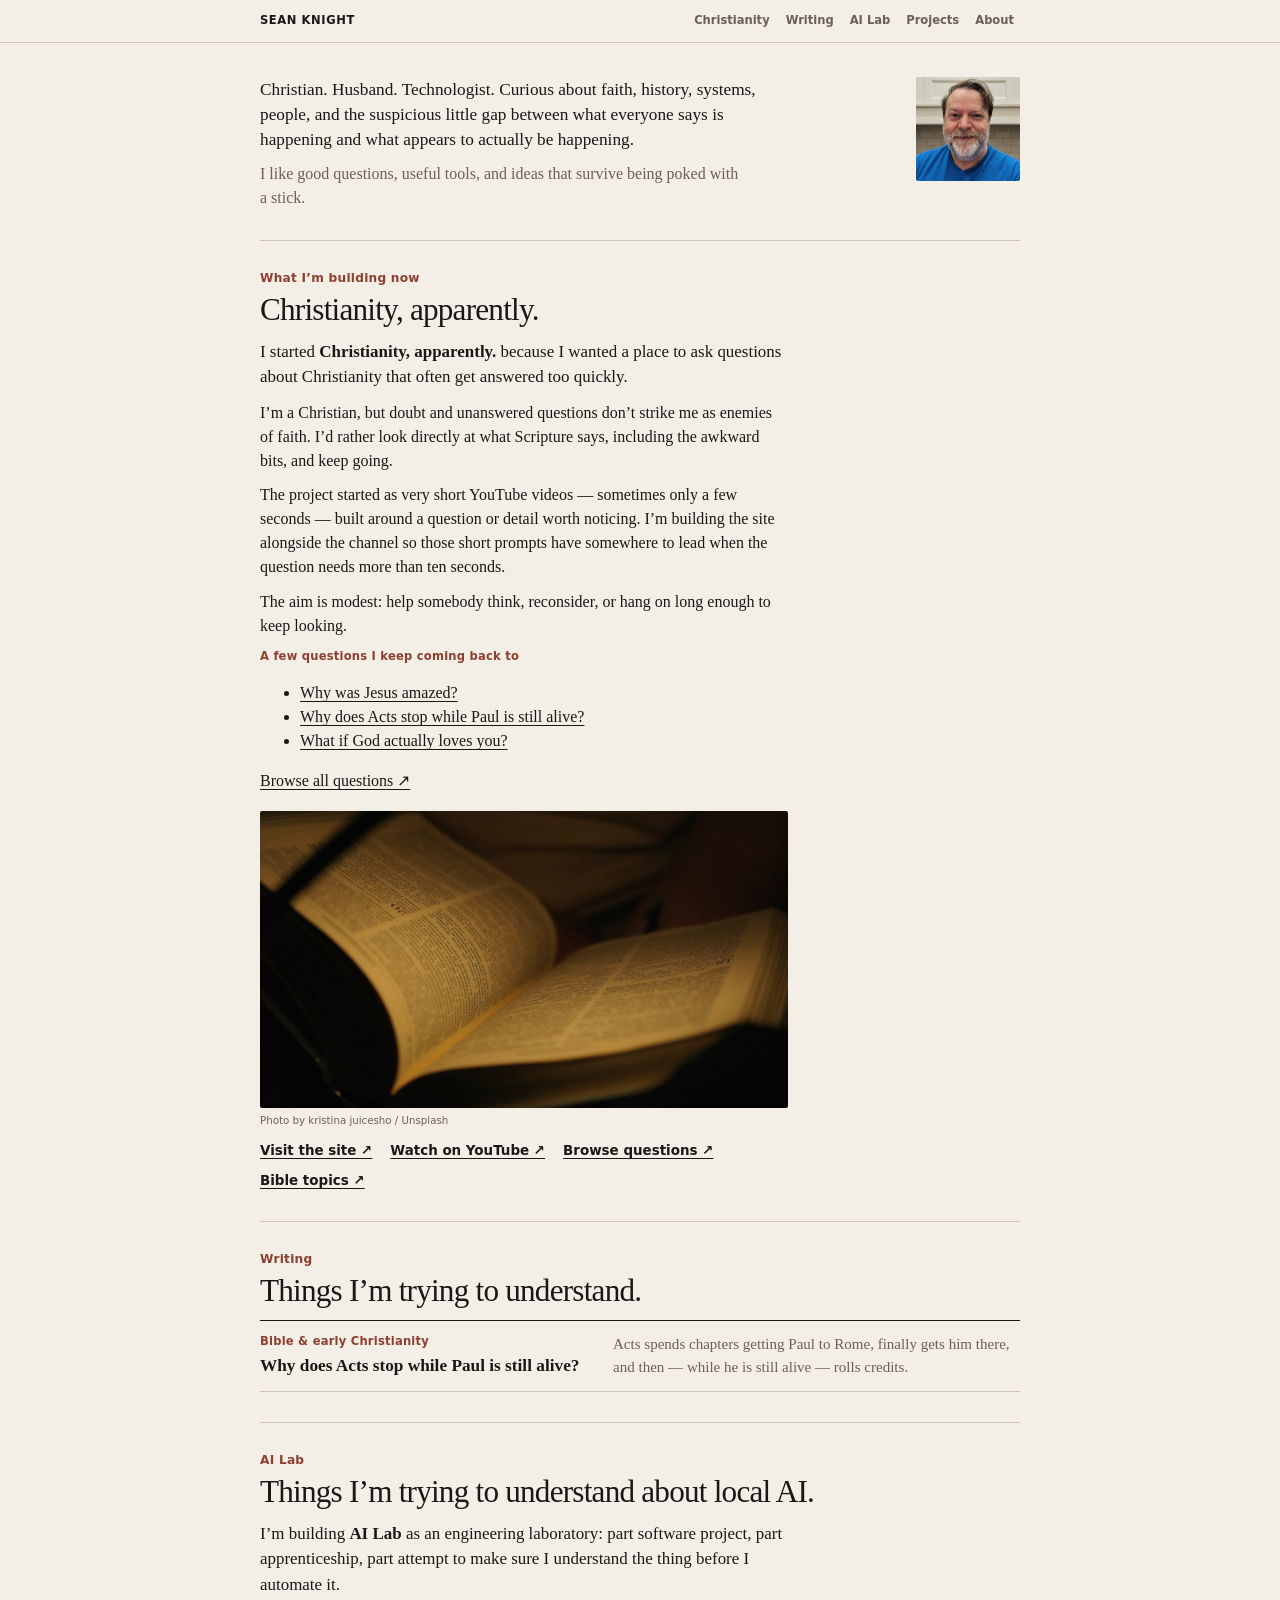
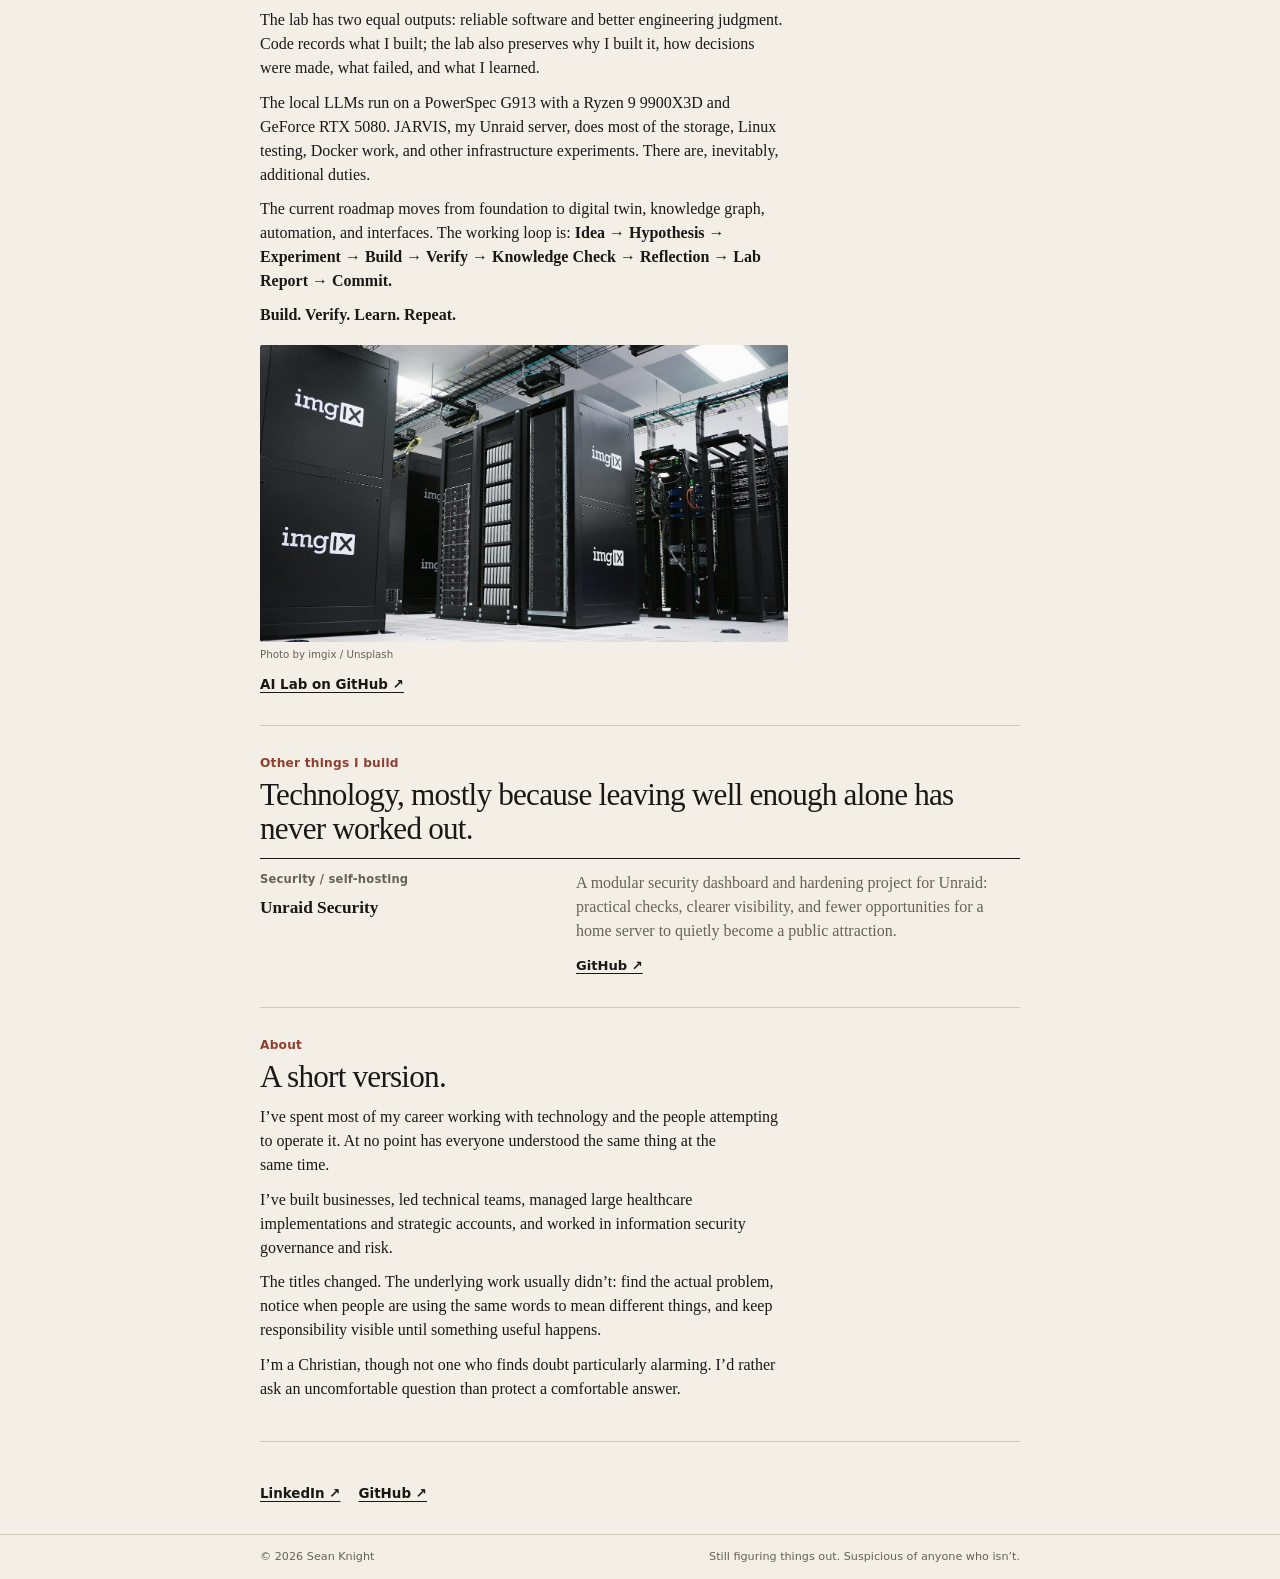
==== commit f623c5a7: "Add curated Christianity question sample" ====
--- a/index.html
+++ b/index.html
@@ -105,6 +105,16 @@
           enough to keep looking.
         </p>
 
+        <div class="question-sample" aria-label="A few questions from Christianity, apparently.">
+          <p class="meta">A few questions I keep coming back to</p>
+          <ul>
+            <li><a href="https://christianityapparently.com/questions.html" target="_blank" rel="noreferrer">Why was Jesus amazed?</a></li>
+            <li><a href="https://seanknight.me/thoughts/paul/">Why does Acts stop while Paul is still alive?</a></li>
+            <li><a href="https://christianityapparently.com/questions.html" target="_blank" rel="noreferrer">What if God actually loves you?</a></li>
+          </ul>
+          <a class="question-more" href="https://christianityapparently.com/questions.html" target="_blank" rel="noreferrer">Browse all questions ↗</a>
+        </div>
+
         <figure class="section-photo">
           <img src="assets/christianity.jpg" alt="Open Bible on a desk under warm lamp light" loading="lazy" decoding="async">
           <figcaption>Photo by kristina juicesho / Unsplash</figcaption>
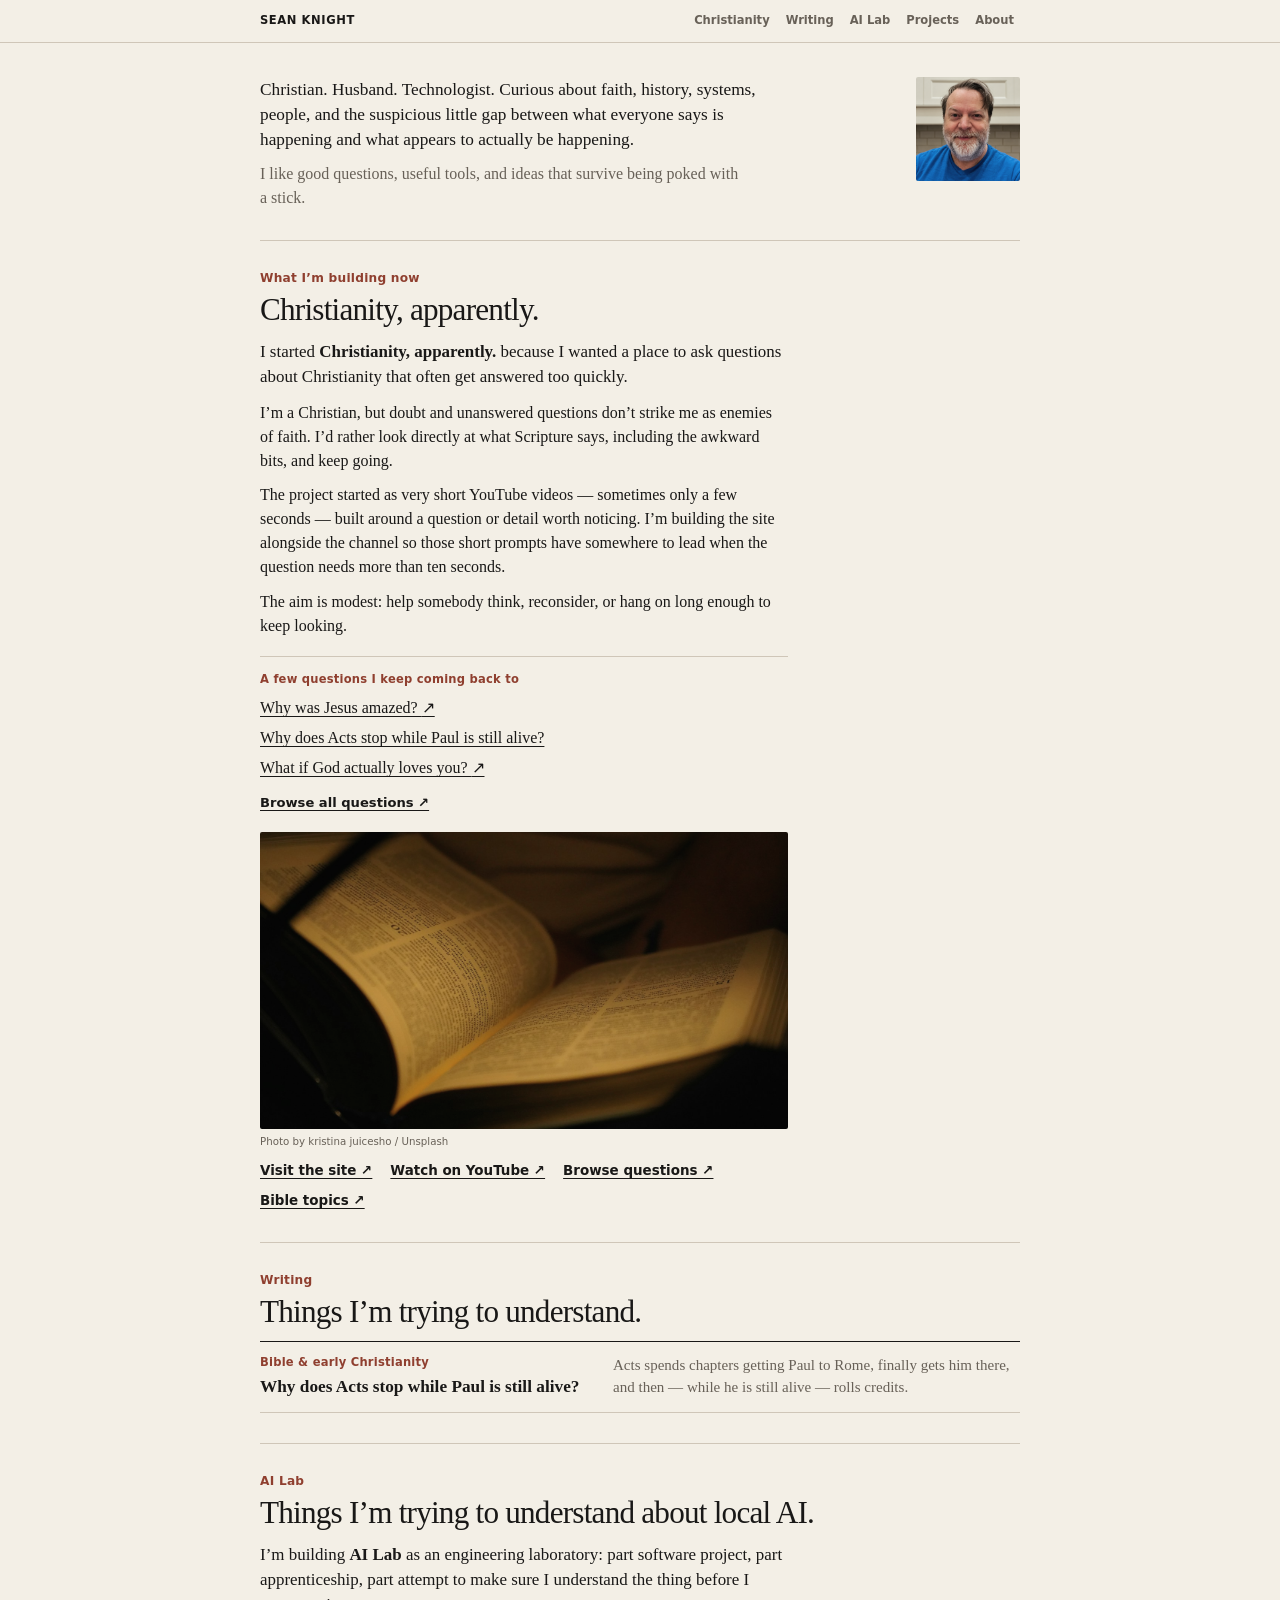
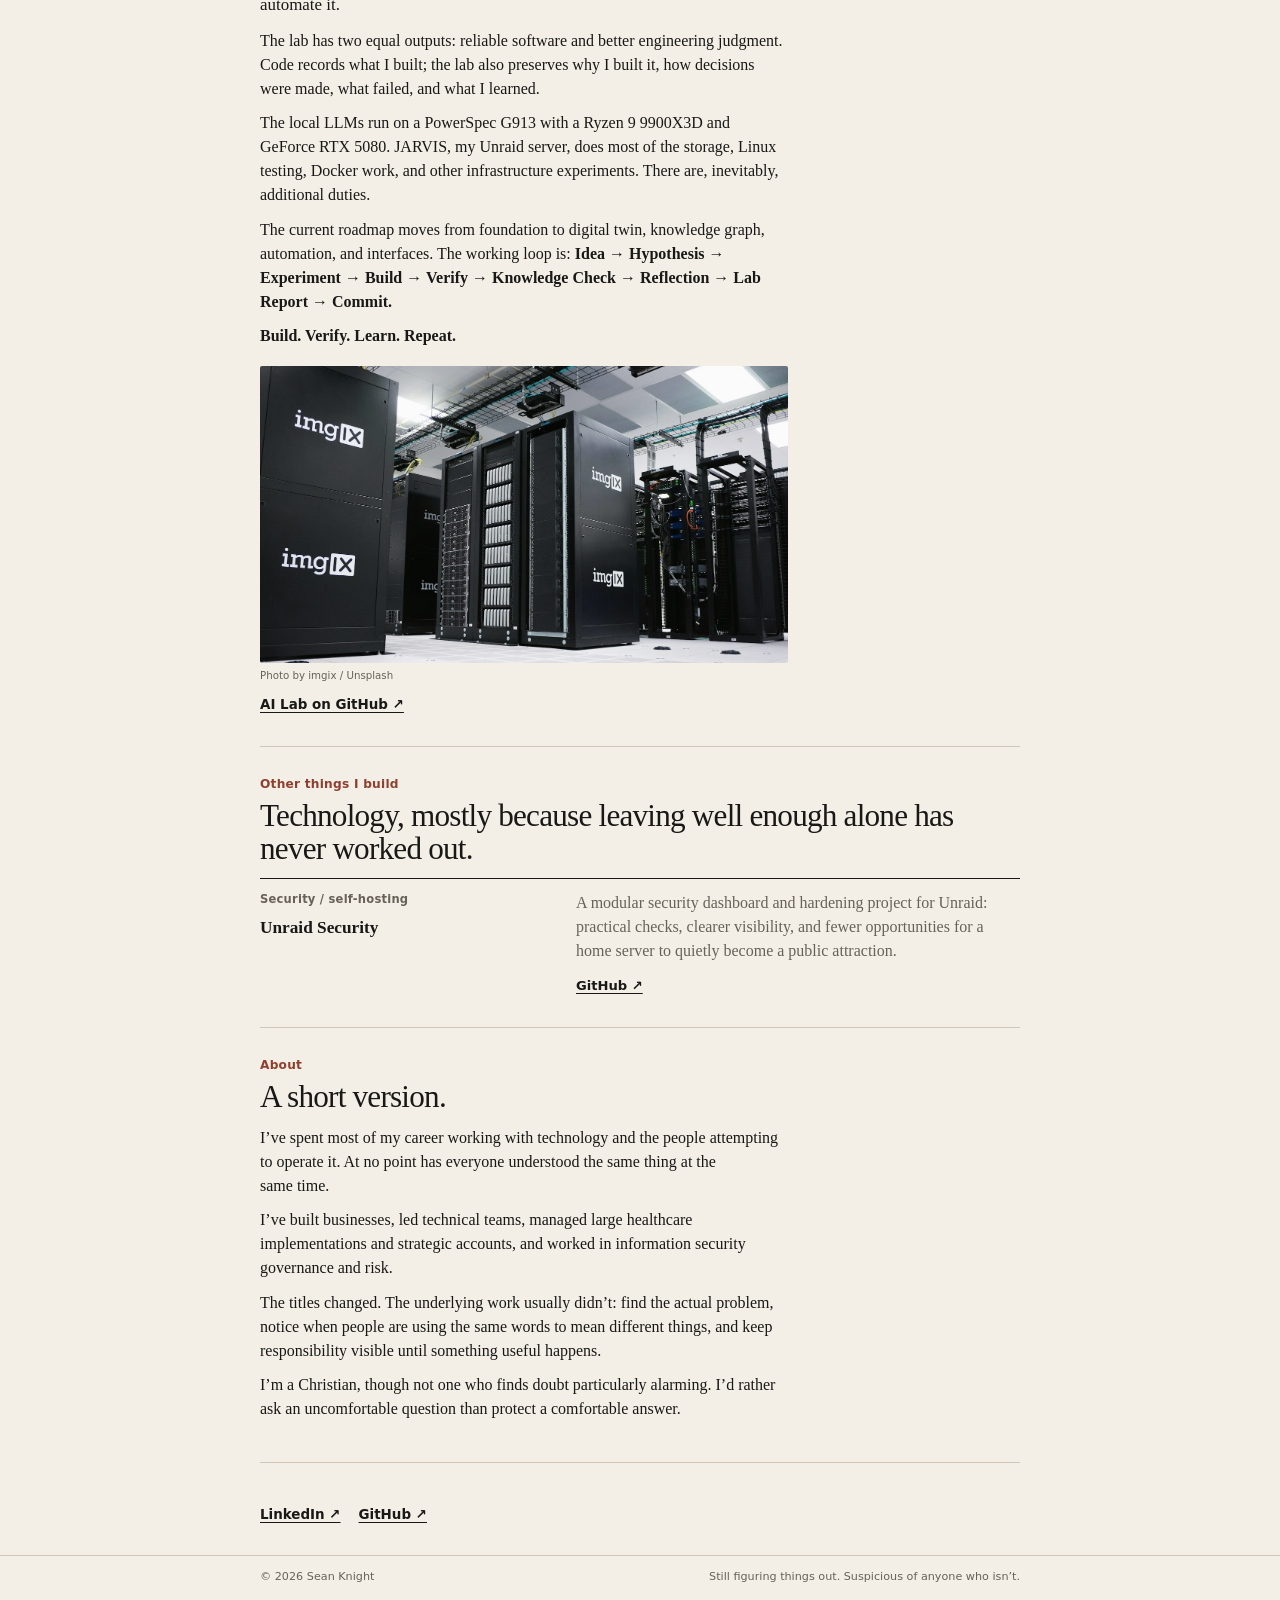
==== commit 355f488e: "Point curated questions to relevant content" ====
--- a/index.html
+++ b/index.html
@@ -108,9 +108,9 @@
         <div class="question-sample" aria-label="A few questions from Christianity, apparently.">
           <p class="meta">A few questions I keep coming back to</p>
           <ul>
-            <li><a href="https://christianityapparently.com/questions.html" target="_blank" rel="noreferrer">Why was Jesus amazed?</a></li>
-            <li><a href="https://seanknight.me/thoughts/paul/">Why does Acts stop while Paul is still alive?</a></li>
-            <li><a href="https://christianityapparently.com/questions.html" target="_blank" rel="noreferrer">What if God actually loves you?</a></li>
+            <li><a href="https://www.youtube.com/@ChristianityApparently/search?query=Why%20was%20Jesus%20amazed" target="_blank" rel="noreferrer">Why was Jesus amazed? <span aria-hidden="true">↗</span></a></li>
+            <li><a href="/thoughts/paul/">Why does Acts stop while Paul is still alive?</a></li>
+            <li><a href="https://www.youtube.com/shorts/pqrVh3f3krc" target="_blank" rel="noreferrer">What if God actually loves you? <span aria-hidden="true">↗</span></a></li>
           </ul>
           <a class="question-more" href="https://christianityapparently.com/questions.html" target="_blank" rel="noreferrer">Browse all questions ↗</a>
         </div>
--- a/styles.css
+++ b/styles.css
@@ -123,6 +123,33 @@
   filter: saturate(.82) contrast(.98);
 }
 
+
+.question-sample {
+  margin: 18px 0 0;
+  padding-top: 14px;
+  border-top: 1px solid var(--line);
+}
+
+.question-sample ul {
+  margin: 8px 0 10px;
+  padding: 0;
+  list-style: none;
+}
+
+.question-sample li {
+  margin: 0 0 6px;
+}
+
+.question-sample a {
+  text-decoration-thickness: 1px;
+}
+
+.question-more {
+  font-family: ui-sans-serif, system-ui, -apple-system, BlinkMacSystemFont, "Segoe UI", sans-serif;
+  font-size: .82rem;
+  font-weight: 750;
+}
+
 .section-photo {
   margin: 18px 0 0;
 }
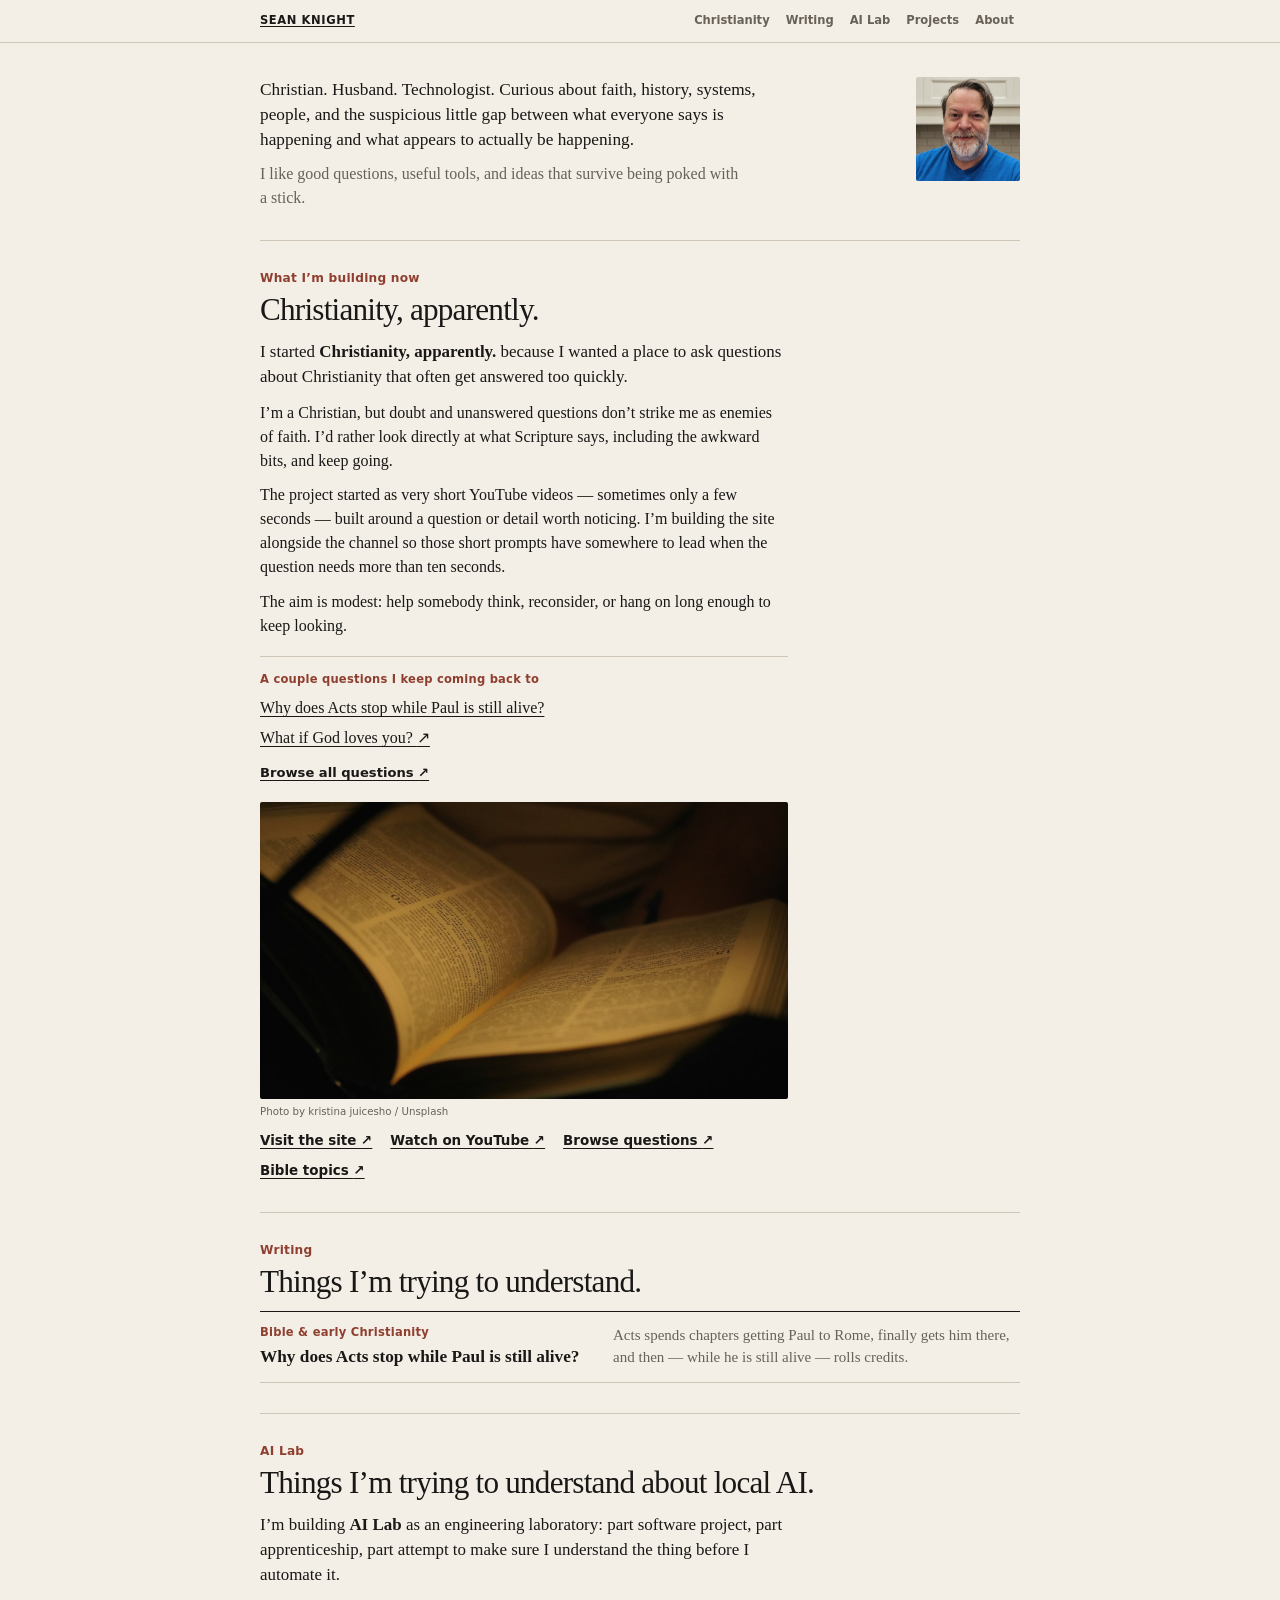
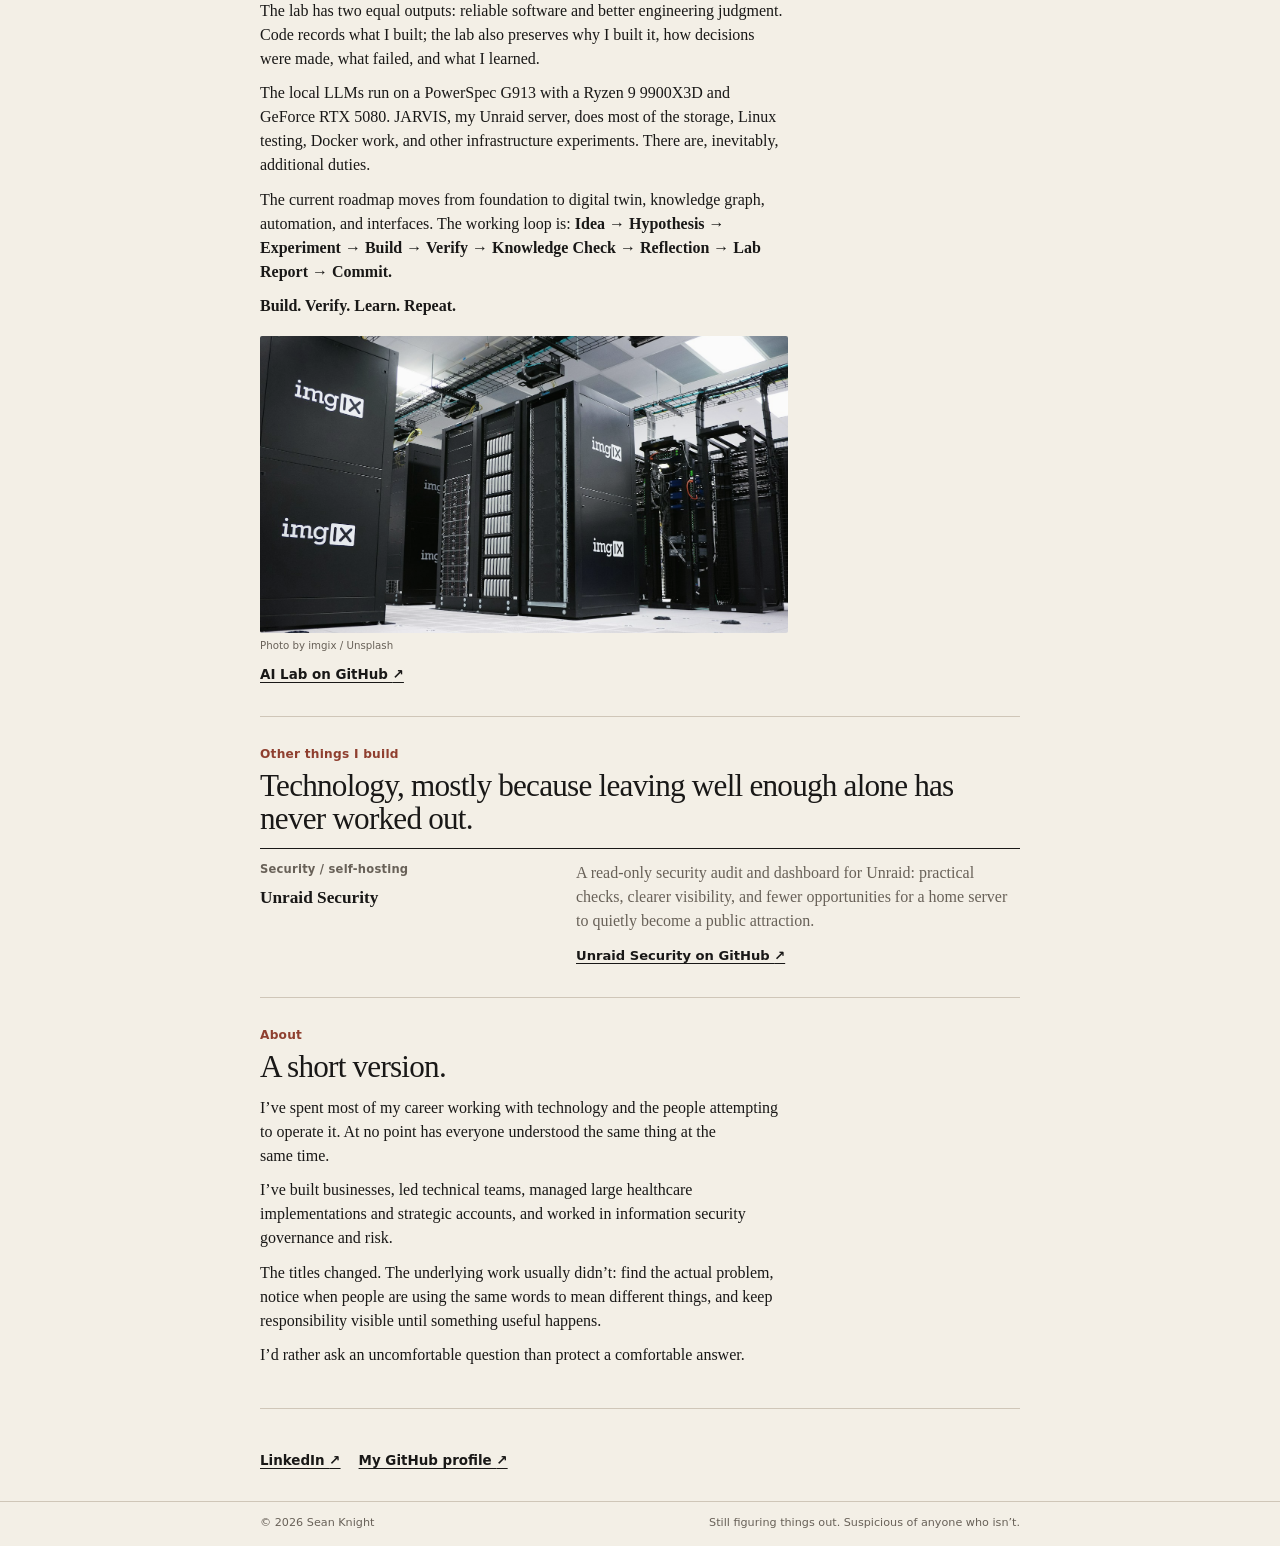
==== commit 63bbfcad: "Polish homepage semantics, copy, and links" ====
--- a/index.html
+++ b/index.html
@@ -5,17 +5,17 @@
   <meta name="viewport" content="width=device-width, initial-scale=1">
 
   <title>Sean Knight | Christianity, Technology, History &amp; Writing</title>
-  <meta name="description" content="Sean Knight writes about Christianity, doubt, Scripture, technology, history, leadership, and building Christianity, apparently.">
+  <meta name="description" content="Sean Knight writes about Christianity, doubt, Scripture, and history, and builds AI Lab and Christianity, apparently.">
 
   <meta property="og:title" content="Sean Knight | Christianity, Technology, History &amp; Writing">
-  <meta property="og:description" content="Christianity, doubt, Scripture, technology, history, leadership, and building Christianity, apparently.">
+  <meta property="og:description" content="Sean Knight writes about Christianity, doubt, Scripture, and history, and builds AI Lab and Christianity, apparently.">
   <meta property="og:type" content="profile">
   <meta property="og:url" content="https://seanknight.me/">
   <meta property="og:image" content="https://seanknight.me/assets/sean-knight.png">
   <meta property="og:image:alt" content="Sean Knight">
   <meta name="twitter:card" content="summary_large_image">
   <meta name="twitter:title" content="Sean Knight | Christianity, Technology, History &amp; Writing">
-  <meta name="twitter:description" content="Christianity, doubt, Scripture, technology, history, leadership, and building Christianity, apparently.">
+  <meta name="twitter:description" content="Sean Knight writes about Christianity, doubt, Scripture, and history, and builds AI Lab and Christianity, apparently.">
   <meta name="twitter:image" content="https://seanknight.me/assets/sean-knight.png">
 
   <link rel="canonical" href="https://seanknight.me/">
@@ -32,7 +32,7 @@
       "@id": "https://seanknight.me/#sean-knight",
       "name": "Sean Knight",
       "url": "https://seanknight.me/",
-      "description": "Christian, technologist, and writer exploring Christianity, doubt, Scripture, technology, history, leadership, and the questions behind Christianity, apparently.",
+      "description": "Christian, technologist, and writer exploring Christianity, doubt, Scripture, history, local AI, and the questions behind Christianity, apparently.",
       "image": "https://seanknight.me/assets/sean-knight.png",
       "sameAs": [
         "https://www.linkedin.com/in/seanericknight/",
@@ -50,7 +50,7 @@
 
   <header class="site-header">
     <div class="shell header-inner">
-      <a class="site-name" href="#top">Sean Knight</a>
+      <h1 class="site-name"><a href="#top">Sean Knight</a></h1>
       <nav aria-label="Primary navigation">
         <a href="#current">Christianity</a>
         <a href="#writing">Writing</a>
@@ -106,13 +106,12 @@
         </p>
 
         <div class="question-sample" aria-label="A few questions from Christianity, apparently.">
-          <p class="meta">A few questions I keep coming back to</p>
+          <p class="meta">A couple questions I keep coming back to</p>
           <ul>
-            <li><a href="https://www.youtube.com/@ChristianityApparently/search?query=Why%20was%20Jesus%20amazed" target="_blank" rel="noreferrer">Why was Jesus amazed? <span aria-hidden="true">↗</span></a></li>
             <li><a href="/thoughts/paul/">Why does Acts stop while Paul is still alive?</a></li>
-            <li><a href="https://www.youtube.com/shorts/pqrVh3f3krc" target="_blank" rel="noreferrer">What if God actually loves you? <span aria-hidden="true">↗</span></a></li>
+            <li><a href="https://www.youtube.com/shorts/pqrVh3f3krc" target="_blank" rel="noreferrer">What if God loves you? <span aria-hidden="true">↗</span></a></li>
           </ul>
-          <a class="question-more" href="https://christianityapparently.com/questions.html" target="_blank" rel="noreferrer">Browse all questions ↗</a>
+          <a class="question-more" href="https://christianityapparently.com/questions.html" target="_blank" rel="noreferrer">Browse all questions <span aria-hidden="true">↗</span></a>
         </div>
 
         <figure class="section-photo">
@@ -121,10 +120,10 @@
         </figure>
 
         <div class="link-row">
-          <a href="https://christianityapparently.com/" target="_blank" rel="noreferrer">Visit the site ↗</a>
-          <a href="https://www.youtube.com/@ChristianityApparently" target="_blank" rel="noreferrer">Watch on YouTube ↗</a>
-          <a href="https://christianityapparently.com/questions.html" target="_blank" rel="noreferrer">Browse questions ↗</a>
-          <a href="https://christianityapparently.com/bible.html" target="_blank" rel="noreferrer">Bible topics ↗</a>
+          <a href="https://christianityapparently.com/" target="_blank" rel="noreferrer">Visit the site <span aria-hidden="true">↗</span></a>
+          <a href="https://www.youtube.com/@ChristianityApparently" target="_blank" rel="noreferrer">Watch on YouTube <span aria-hidden="true">↗</span></a>
+          <a href="https://christianityapparently.com/questions.html" target="_blank" rel="noreferrer">Browse questions <span aria-hidden="true">↗</span></a>
+          <a href="https://christianityapparently.com/bible.html" target="_blank" rel="noreferrer">Bible topics <span aria-hidden="true">↗</span></a>
         </div>
       </div>
     </section>
@@ -187,7 +186,7 @@
         </figure>
 
         <div class="link-row">
-          <a href="https://github.com/SeanEricKnight/ai-lab" target="_blank" rel="noreferrer">AI Lab on GitHub ↗</a>
+          <a href="https://github.com/SeanEricKnight/ai-lab" target="_blank" rel="noreferrer">AI Lab on GitHub <span aria-hidden="true">↗</span></a>
         </div>
       </div>
     </section>
@@ -203,11 +202,11 @@
         </div>
         <div>
           <p>
-            A modular security dashboard and hardening project for Unraid:
-            practical checks, clearer visibility, and fewer opportunities for
-            a home server to quietly become a public attraction.
+            A read-only security audit and dashboard for Unraid: practical
+            checks, clearer visibility, and fewer opportunities for a home
+            server to quietly become a public attraction.
           </p>
-          <a href="https://github.com/SeanEricKnight/unraid-security" target="_blank" rel="noreferrer">GitHub ↗</a>
+          <a href="https://github.com/SeanEricKnight/unraid-security" target="_blank" rel="noreferrer">Unraid Security on GitHub <span aria-hidden="true">↗</span></a>
         </div>
       </div>
     </section>
@@ -237,9 +236,8 @@
         </p>
 
         <p>
-          I’m a Christian, though not one who finds doubt particularly
-          alarming. I’d rather ask an uncomfortable question than protect a
-          comfortable answer.
+          I’d rather ask an uncomfortable question than protect a comfortable
+          answer.
         </p>
 
       </div>
@@ -247,8 +245,8 @@
 
     <section class="closing shell">
       <div class="link-row">
-        <a href="https://www.linkedin.com/in/seanericknight/" target="_blank" rel="noreferrer">LinkedIn ↗</a>
-        <a href="https://github.com/SeanEricKnight" target="_blank" rel="noreferrer">GitHub ↗</a>
+        <a href="https://www.linkedin.com/in/seanericknight/" target="_blank" rel="noreferrer">LinkedIn <span aria-hidden="true">↗</span></a>
+        <a href="https://github.com/SeanEricKnight" target="_blank" rel="noreferrer">My GitHub profile <span aria-hidden="true">↗</span></a>
       </div>
     </section>
   </main>
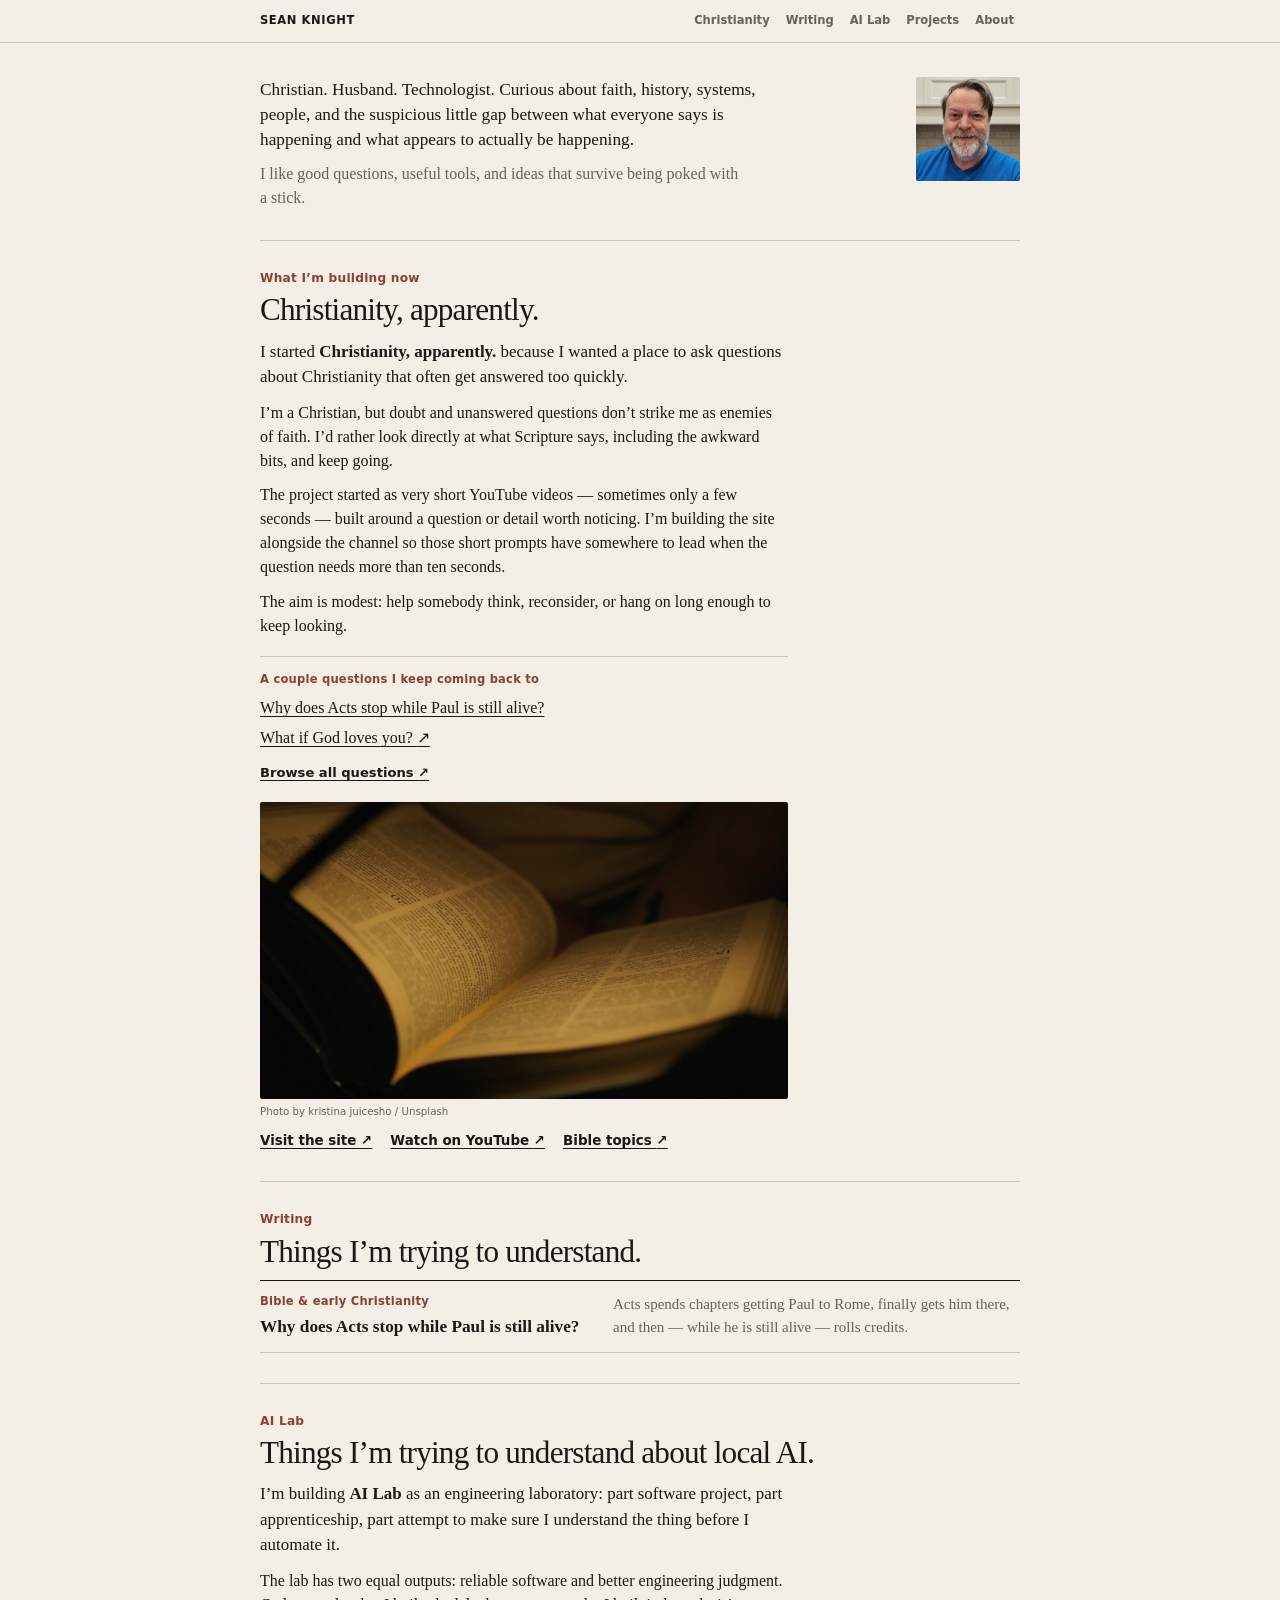
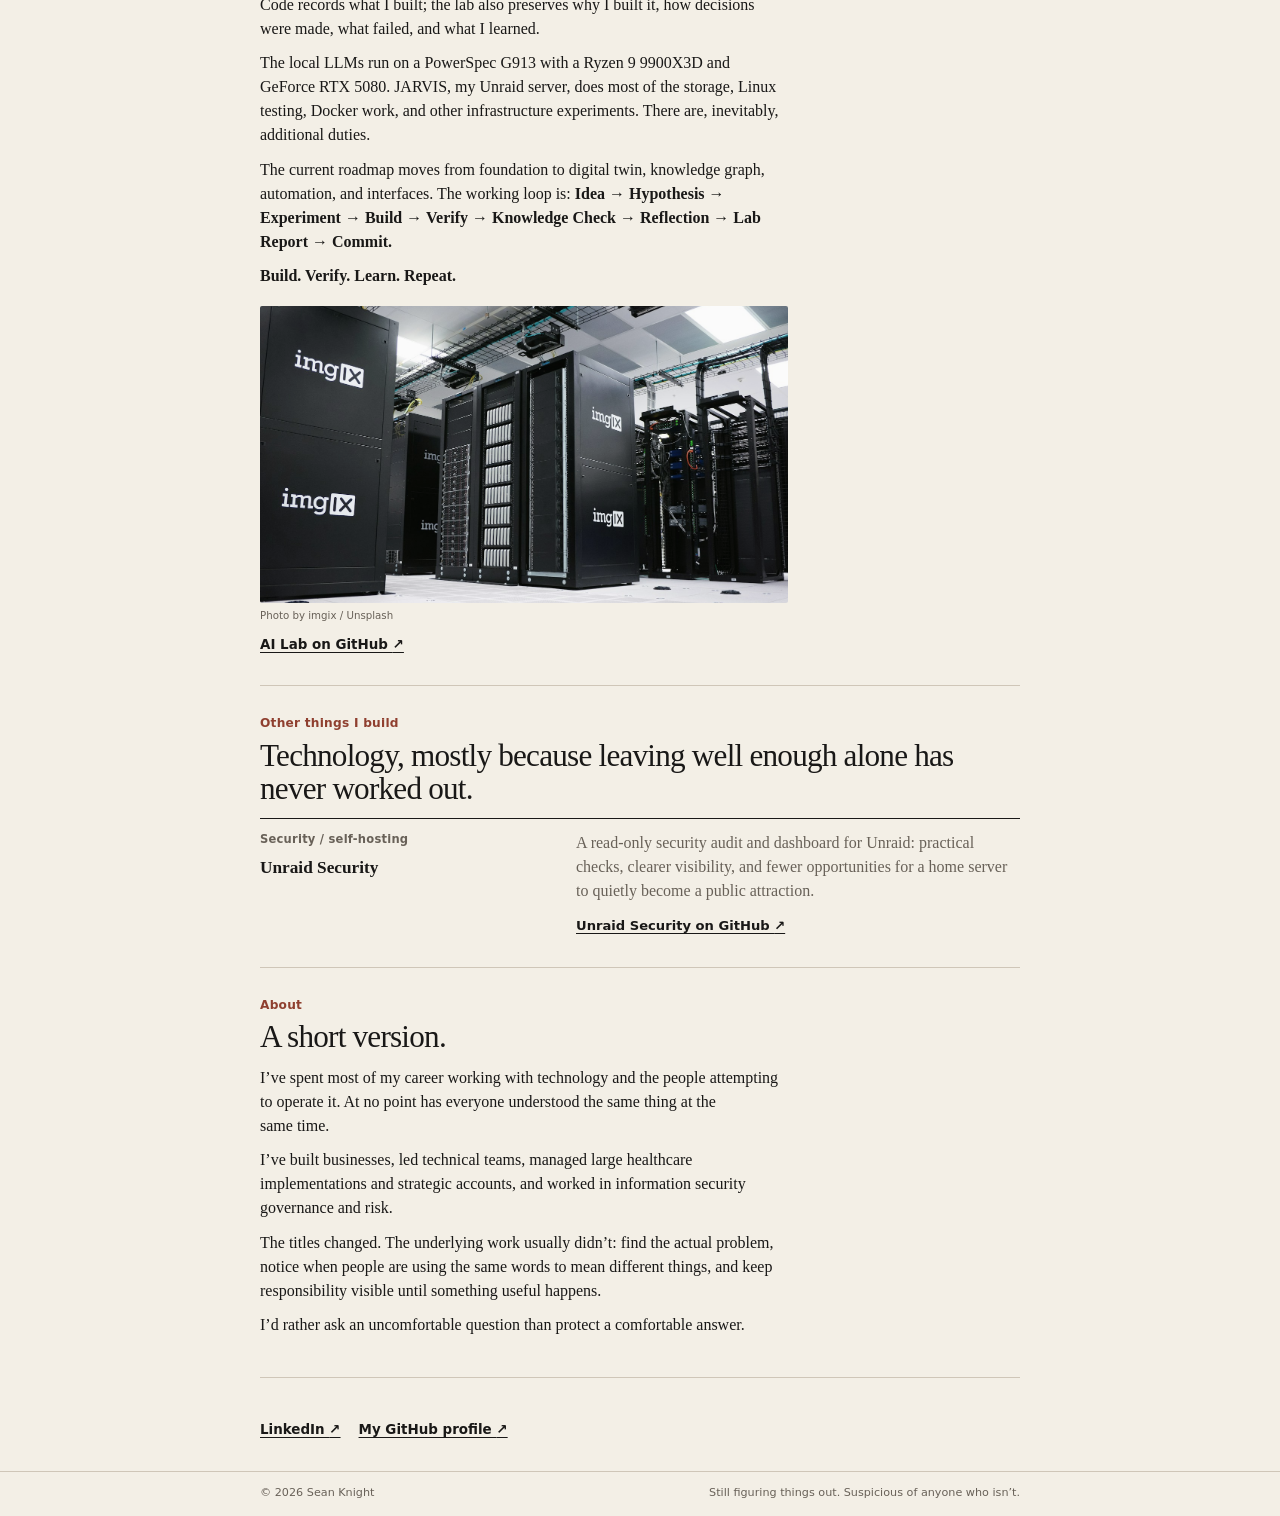
==== commit 294fa3a0: "Remove redundant questions link" ====
--- a/index.html
+++ b/index.html
@@ -122,7 +122,6 @@
         <div class="link-row">
           <a href="https://christianityapparently.com/" target="_blank" rel="noreferrer">Visit the site <span aria-hidden="true">↗</span></a>
           <a href="https://www.youtube.com/@ChristianityApparently" target="_blank" rel="noreferrer">Watch on YouTube <span aria-hidden="true">↗</span></a>
-          <a href="https://christianityapparently.com/questions.html" target="_blank" rel="noreferrer">Browse questions <span aria-hidden="true">↗</span></a>
           <a href="https://christianityapparently.com/bible.html" target="_blank" rel="noreferrer">Bible topics <span aria-hidden="true">↗</span></a>
         </div>
       </div>
--- a/styles.css
+++ b/styles.css
@@ -81,11 +81,17 @@
 }
 
 .site-name {
+  margin: 0;
   font-size: .72rem;
   font-weight: 800;
   letter-spacing: .05em;
   text-decoration: none;
   text-transform: uppercase;
+}
+
+.site-name a {
+  color: inherit;
+  text-decoration: none;
 }
 
 .site-header nav {
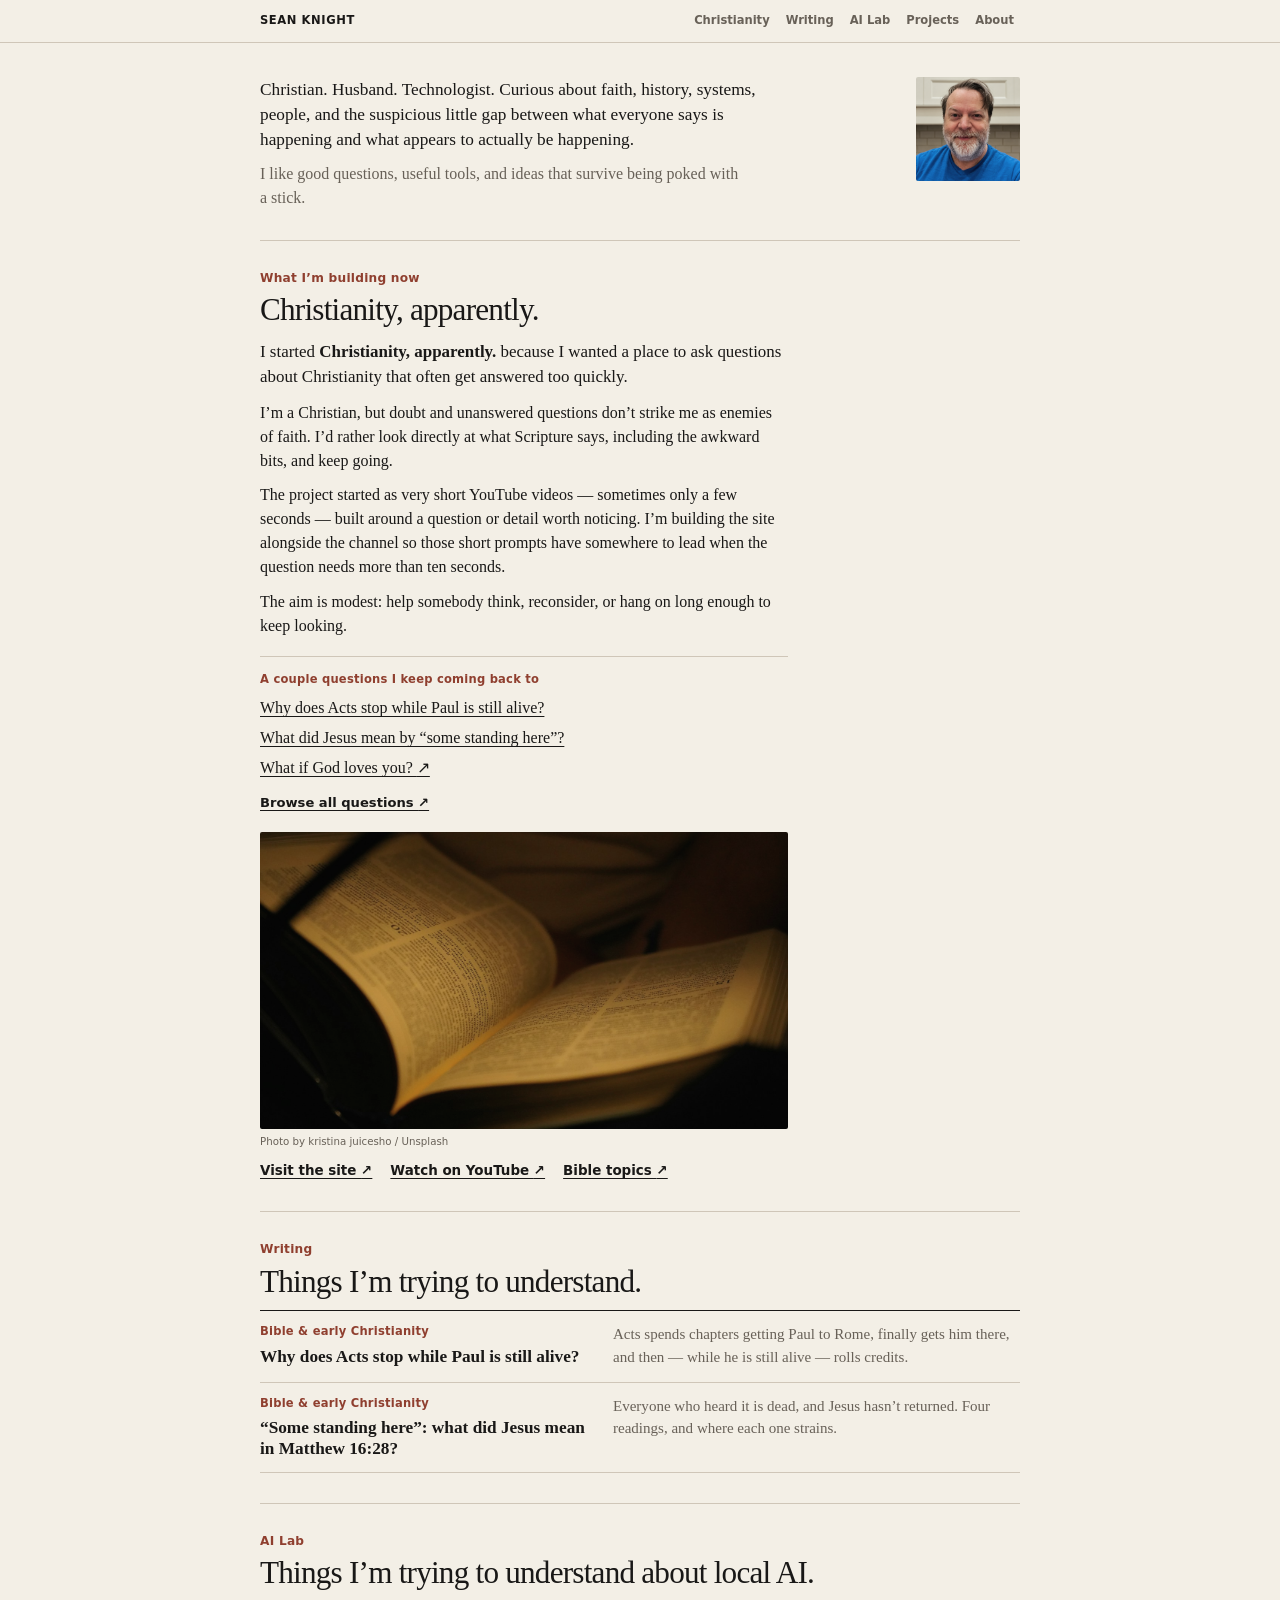
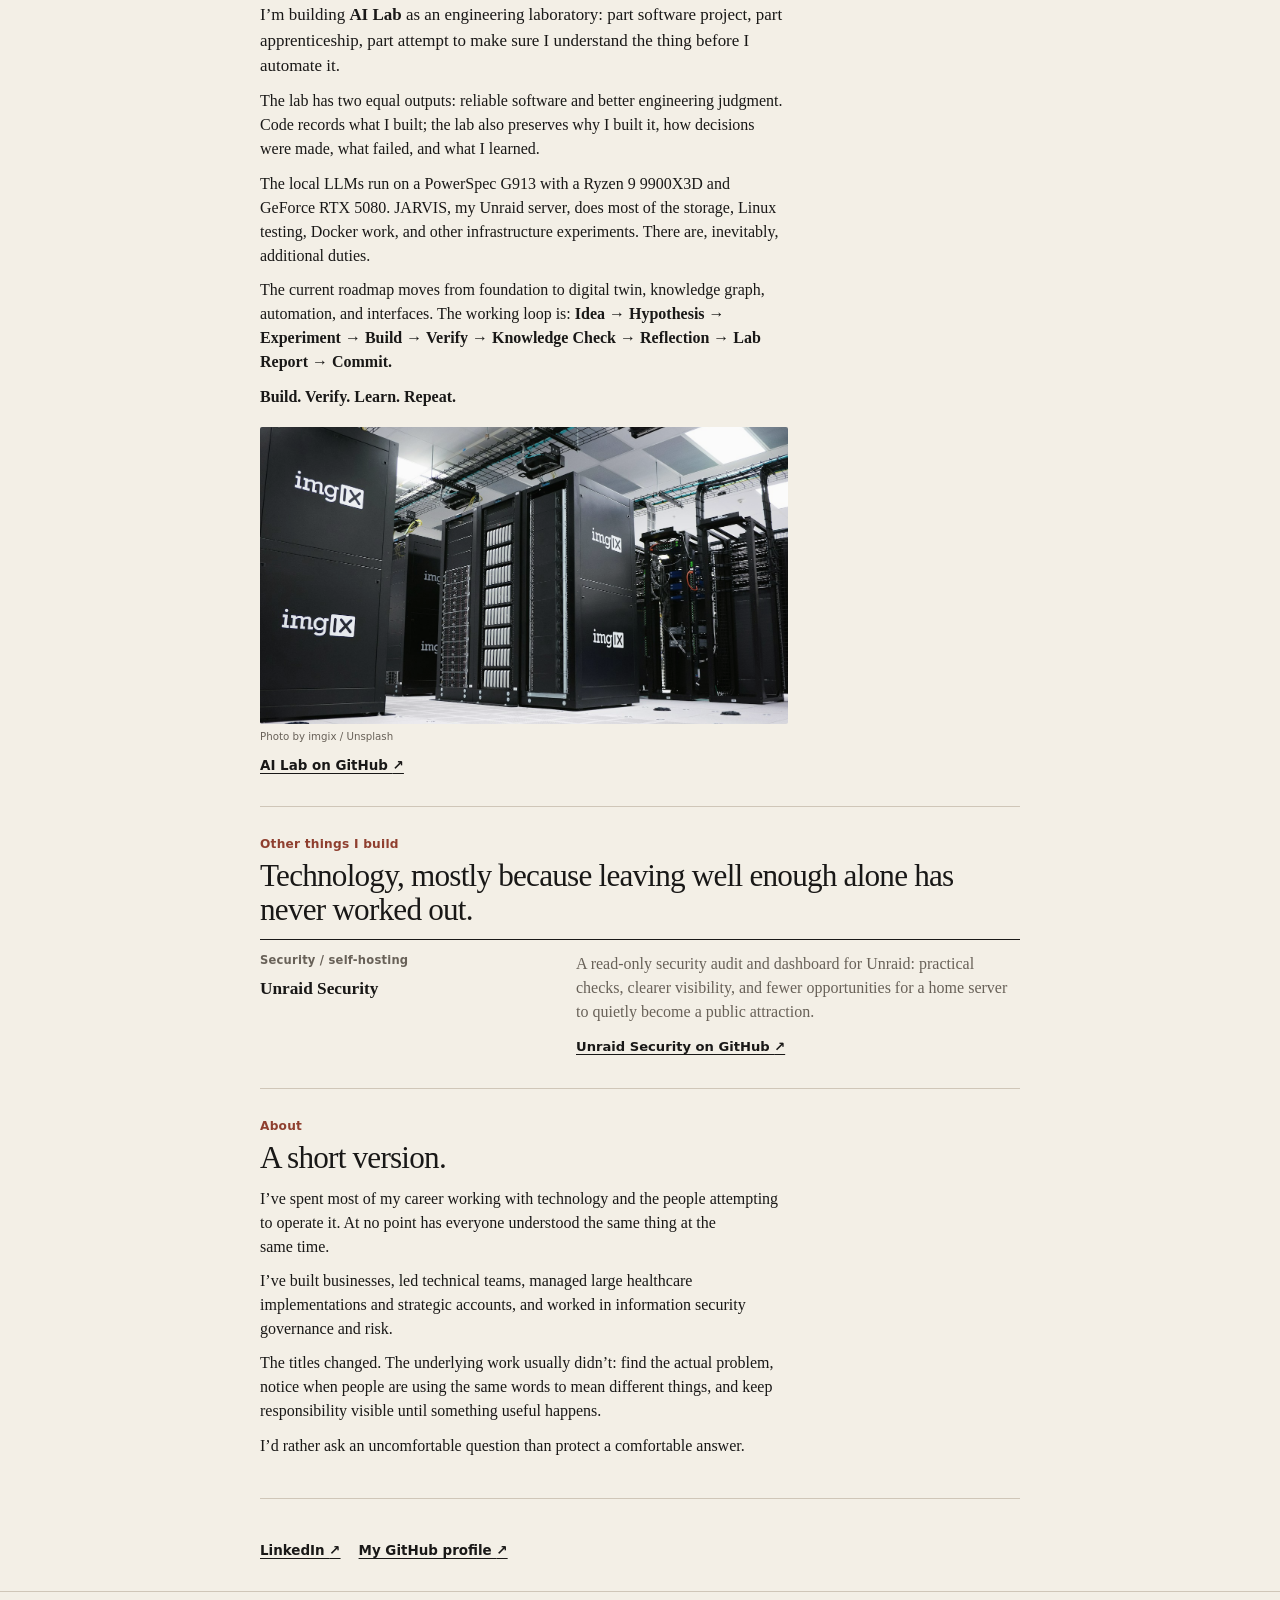
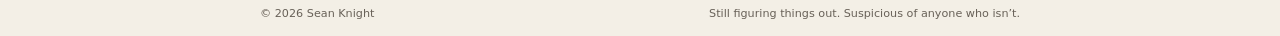
==== commit 50116c1b: "Add Matthew 16:28 essay to Writing Co-Authored-By: Claude Sonnet 5.5 <noreply@anthropic.com> Claude-" ====
--- a/index.html
+++ b/index.html
@@ -109,6 +109,7 @@
           <p class="meta">A couple questions I keep coming back to</p>
           <ul>
             <li><a href="/thoughts/paul/">Why does Acts stop while Paul is still alive?</a></li>
+            <li><a href="/thoughts/matthew-16-28/">What did Jesus mean by “some standing here”?</a></li>
             <li><a href="https://www.youtube.com/shorts/pqrVh3f3krc" target="_blank" rel="noreferrer">What if God loves you? <span aria-hidden="true">↗</span></a></li>
           </ul>
           <a class="question-more" href="https://christianityapparently.com/questions.html" target="_blank" rel="noreferrer">Browse all questions <span aria-hidden="true">↗</span></a>
@@ -143,6 +144,17 @@
           </p>
         </a>
 
+        <a class="entry" href="thoughts/matthew-16-28/">
+          <div>
+            <p class="meta">Bible &amp; early Christianity</p>
+            <h3>“Some standing here”: what did Jesus mean in Matthew 16:28?</h3>
+          </div>
+          <p>
+            Everyone who heard it is dead, and Jesus hasn’t returned. Four
+            readings, and where each one strains.
+          </p>
+        </a>
+
       </div>
     </section>
 
